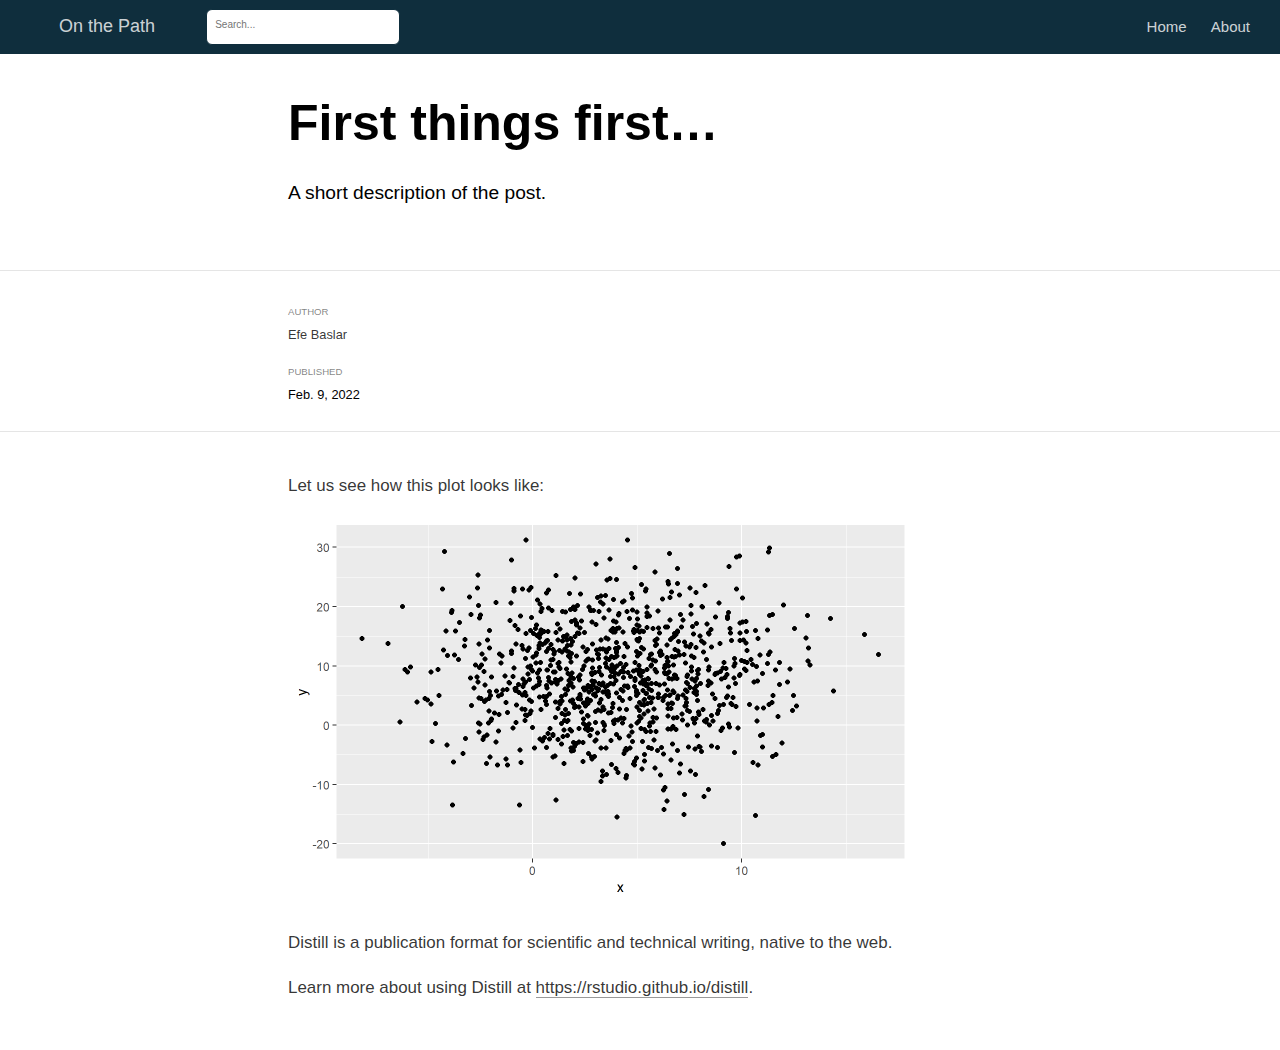
==== docs/posts/2022-02-10-first-things-first/index.html @ 044b0e78 "first attempt at a post" ====
<!DOCTYPE html>

<html xmlns="http://www.w3.org/1999/xhtml" lang="" xml:lang="">

<head>
  <meta charset="utf-8"/>
  <meta name="viewport" content="width=device-width, initial-scale=1"/>
  <meta http-equiv="X-UA-Compatible" content="IE=Edge,chrome=1"/>
  <meta name="generator" content="distill" />

  <style type="text/css">
  /* Hide doc at startup (prevent jankiness while JS renders/transforms) */
  body {
    visibility: hidden;
  }
  </style>

 <!--radix_placeholder_import_source-->
 <!--/radix_placeholder_import_source-->

<style type="text/css">code{white-space: pre;}</style>
<style type="text/css" data-origin="pandoc">
code.sourceCode > span { display: inline-block; line-height: 1.25; }
code.sourceCode > span { color: inherit; text-decoration: inherit; }
code.sourceCode > span:empty { height: 1.2em; }
.sourceCode { overflow: visible; }
code.sourceCode { white-space: pre; position: relative; }
div.sourceCode { margin: 1em 0; }
pre.sourceCode { margin: 0; }
@media screen {
div.sourceCode { overflow: auto; }
}
@media print {
code.sourceCode { white-space: pre-wrap; }
code.sourceCode > span { text-indent: -5em; padding-left: 5em; }
}
pre.numberSource code
  { counter-reset: source-line 0; }
pre.numberSource code > span
  { position: relative; left: -4em; counter-increment: source-line; }
pre.numberSource code > span > a:first-child::before
  { content: counter(source-line);
    position: relative; left: -1em; text-align: right; vertical-align: baseline;
    border: none; display: inline-block;
    -webkit-touch-callout: none; -webkit-user-select: none;
    -khtml-user-select: none; -moz-user-select: none;
    -ms-user-select: none; user-select: none;
    padding: 0 4px; width: 4em;
    color: #aaaaaa;
  }
pre.numberSource { margin-left: 3em; border-left: 1px solid #aaaaaa;  padding-left: 4px; }
div.sourceCode
  {   }
@media screen {
code.sourceCode > span > a:first-child::before { text-decoration: underline; }
}
code span.al { color: #ad0000; } /* Alert */
code span.an { color: #5e5e5e; } /* Annotation */
code span.at { } /* Attribute */
code span.bn { color: #ad0000; } /* BaseN */
code span.bu { } /* BuiltIn */
code span.cf { color: #007ba5; } /* ControlFlow */
code span.ch { color: #20794d; } /* Char */
code span.cn { color: #8f5902; } /* Constant */
code span.co { color: #5e5e5e; } /* Comment */
code span.cv { color: #5e5e5e; font-style: italic; } /* CommentVar */
code span.do { color: #5e5e5e; font-style: italic; } /* Documentation */
code span.dt { color: #ad0000; } /* DataType */
code span.dv { color: #ad0000; } /* DecVal */
code span.er { color: #ad0000; } /* Error */
code span.ex { } /* Extension */
code span.fl { color: #ad0000; } /* Float */
code span.fu { color: #4758ab; } /* Function */
code span.im { } /* Import */
code span.in { color: #5e5e5e; } /* Information */
code span.kw { color: #007ba5; } /* Keyword */
code span.op { color: #5e5e5e; } /* Operator */
code span.ot { color: #007ba5; } /* Other */
code span.pp { color: #ad0000; } /* Preprocessor */
code span.sc { color: #5e5e5e; } /* SpecialChar */
code span.ss { color: #20794d; } /* SpecialString */
code span.st { color: #20794d; } /* String */
code span.va { color: #111111; } /* Variable */
code span.vs { color: #20794d; } /* VerbatimString */
code span.wa { color: #5e5e5e; font-style: italic; } /* Warning */
</style>


  <!--radix_placeholder_meta_tags-->
<title>On the Path: First things first...</title>

<meta property="description" itemprop="description" content="A short description of the post."/>


<!--  https://schema.org/Article -->
<meta property="article:published" itemprop="datePublished" content="2022-02-10"/>
<meta property="article:created" itemprop="dateCreated" content="2022-02-10"/>
<meta name="article:author" content="Efe Baslar"/>

<!--  https://developers.facebook.com/docs/sharing/webmasters#markup -->
<meta property="og:title" content="On the Path: First things first..."/>
<meta property="og:type" content="article"/>
<meta property="og:description" content="A short description of the post."/>
<meta property="og:locale" content="en_US"/>
<meta property="og:site_name" content="On the Path"/>

<!--  https://dev.twitter.com/cards/types/summary -->
<meta property="twitter:card" content="summary"/>
<meta property="twitter:title" content="On the Path: First things first..."/>
<meta property="twitter:description" content="A short description of the post."/>

<!--/radix_placeholder_meta_tags-->
  <!--radix_placeholder_rmarkdown_metadata-->

<script type="text/json" id="radix-rmarkdown-metadata">
{"type":"list","attributes":{"names":{"type":"character","attributes":{},"value":["title","description","author","date","output"]}},"value":[{"type":"character","attributes":{},"value":["First things first..."]},{"type":"character","attributes":{},"value":["A short description of the post."]},{"type":"list","attributes":{},"value":[{"type":"list","attributes":{"names":{"type":"character","attributes":{},"value":["name","url"]}},"value":[{"type":"character","attributes":{},"value":["Efe Baslar"]},{"type":"character","attributes":{},"value":["https://baslare.net"]}]}]},{"type":"character","attributes":{},"value":["2022-02-10"]},{"type":"list","attributes":{"names":{"type":"character","attributes":{},"value":["distill::distill_article"]}},"value":[{"type":"list","attributes":{"names":{"type":"character","attributes":{},"value":["self_contained"]}},"value":[{"type":"logical","attributes":{},"value":[false]}]}]}]}
</script>
<!--/radix_placeholder_rmarkdown_metadata-->
  
  <script type="text/json" id="radix-resource-manifest">
  {"type":"character","attributes":{},"value":["first-things-first_files/anchor-4.2.2/anchor.min.js","first-things-first_files/bowser-1.9.3/bowser.min.js","first-things-first_files/distill-2.2.21/template.v2.js","first-things-first_files/figure-html5/unnamed-chunk-1-1.png","first-things-first_files/jquery-3.6.0/jquery-3.6.0.js","first-things-first_files/jquery-3.6.0/jquery-3.6.0.min.js","first-things-first_files/jquery-3.6.0/jquery-3.6.0.min.map","first-things-first_files/popper-2.6.0/popper.min.js","first-things-first_files/tippy-6.2.7/tippy-bundle.umd.min.js","first-things-first_files/tippy-6.2.7/tippy-light-border.css","first-things-first_files/tippy-6.2.7/tippy.css","first-things-first_files/tippy-6.2.7/tippy.umd.min.js","first-things-first_files/webcomponents-2.0.0/webcomponents.js"]}
  </script>
  <!--radix_placeholder_navigation_in_header-->
<meta name="distill:offset" content="../.."/>

<script type="application/javascript">

  window.headroom_prevent_pin = false;

  window.document.addEventListener("DOMContentLoaded", function (event) {

    // initialize headroom for banner
    var header = $('header').get(0);
    var headerHeight = header.offsetHeight;
    var headroom = new Headroom(header, {
      tolerance: 5,
      onPin : function() {
        if (window.headroom_prevent_pin) {
          window.headroom_prevent_pin = false;
          headroom.unpin();
        }
      }
    });
    headroom.init();
    if(window.location.hash)
      headroom.unpin();
    $(header).addClass('headroom--transition');

    // offset scroll location for banner on hash change
    // (see: https://github.com/WickyNilliams/headroom.js/issues/38)
    window.addEventListener("hashchange", function(event) {
      window.scrollTo(0, window.pageYOffset - (headerHeight + 25));
    });

    // responsive menu
    $('.distill-site-header').each(function(i, val) {
      var topnav = $(this);
      var toggle = topnav.find('.nav-toggle');
      toggle.on('click', function() {
        topnav.toggleClass('responsive');
      });
    });

    // nav dropdowns
    $('.nav-dropbtn').click(function(e) {
      $(this).next('.nav-dropdown-content').toggleClass('nav-dropdown-active');
      $(this).parent().siblings('.nav-dropdown')
         .children('.nav-dropdown-content').removeClass('nav-dropdown-active');
    });
    $("body").click(function(e){
      $('.nav-dropdown-content').removeClass('nav-dropdown-active');
    });
    $(".nav-dropdown").click(function(e){
      e.stopPropagation();
    });
  });
</script>

<style type="text/css">

/* Theme (user-documented overrideables for nav appearance) */

.distill-site-nav {
  color: rgba(255, 255, 255, 0.8);
  background-color: #0F2E3D;
  font-size: 15px;
  font-weight: 300;
}

.distill-site-nav a {
  color: inherit;
  text-decoration: none;
}

.distill-site-nav a:hover {
  color: white;
}

@media print {
  .distill-site-nav {
    display: none;
  }
}

.distill-site-header {

}

.distill-site-footer {

}


/* Site Header */

.distill-site-header {
  width: 100%;
  box-sizing: border-box;
  z-index: 3;
}

.distill-site-header .nav-left {
  display: inline-block;
  margin-left: 8px;
}

@media screen and (max-width: 768px) {
  .distill-site-header .nav-left {
    margin-left: 0;
  }
}


.distill-site-header .nav-right {
  float: right;
  margin-right: 8px;
}

.distill-site-header a,
.distill-site-header .title {
  display: inline-block;
  text-align: center;
  padding: 14px 10px 14px 10px;
}

.distill-site-header .title {
  font-size: 18px;
  min-width: 150px;
}

.distill-site-header .logo {
  padding: 0;
}

.distill-site-header .logo img {
  display: none;
  max-height: 20px;
  width: auto;
  margin-bottom: -4px;
}

.distill-site-header .nav-image img {
  max-height: 18px;
  width: auto;
  display: inline-block;
  margin-bottom: -3px;
}



@media screen and (min-width: 1000px) {
  .distill-site-header .logo img {
    display: inline-block;
  }
  .distill-site-header .nav-left {
    margin-left: 20px;
  }
  .distill-site-header .nav-right {
    margin-right: 20px;
  }
  .distill-site-header .title {
    padding-left: 12px;
  }
}


.distill-site-header .nav-toggle {
  display: none;
}

.nav-dropdown {
  display: inline-block;
  position: relative;
}

.nav-dropdown .nav-dropbtn {
  border: none;
  outline: none;
  color: rgba(255, 255, 255, 0.8);
  padding: 16px 10px;
  background-color: transparent;
  font-family: inherit;
  font-size: inherit;
  font-weight: inherit;
  margin: 0;
  margin-top: 1px;
  z-index: 2;
}

.nav-dropdown-content {
  display: none;
  position: absolute;
  background-color: white;
  min-width: 200px;
  border: 1px solid rgba(0,0,0,0.15);
  border-radius: 4px;
  box-shadow: 0px 8px 16px 0px rgba(0,0,0,0.1);
  z-index: 1;
  margin-top: 2px;
  white-space: nowrap;
  padding-top: 4px;
  padding-bottom: 4px;
}

.nav-dropdown-content hr {
  margin-top: 4px;
  margin-bottom: 4px;
  border: none;
  border-bottom: 1px solid rgba(0, 0, 0, 0.1);
}

.nav-dropdown-active {
  display: block;
}

.nav-dropdown-content a, .nav-dropdown-content .nav-dropdown-header {
  color: black;
  padding: 6px 24px;
  text-decoration: none;
  display: block;
  text-align: left;
}

.nav-dropdown-content .nav-dropdown-header {
  display: block;
  padding: 5px 24px;
  padding-bottom: 0;
  text-transform: uppercase;
  font-size: 14px;
  color: #999999;
  white-space: nowrap;
}

.nav-dropdown:hover .nav-dropbtn {
  color: white;
}

.nav-dropdown-content a:hover {
  background-color: #ddd;
  color: black;
}

.nav-right .nav-dropdown-content {
  margin-left: -45%;
  right: 0;
}

@media screen and (max-width: 768px) {
  .distill-site-header a, .distill-site-header .nav-dropdown  {display: none;}
  .distill-site-header a.nav-toggle {
    float: right;
    display: block;
  }
  .distill-site-header .title {
    margin-left: 0;
  }
  .distill-site-header .nav-right {
    margin-right: 0;
  }
  .distill-site-header {
    overflow: hidden;
  }
  .nav-right .nav-dropdown-content {
    margin-left: 0;
  }
}


@media screen and (max-width: 768px) {
  .distill-site-header.responsive {position: relative; min-height: 500px; }
  .distill-site-header.responsive a.nav-toggle {
    position: absolute;
    right: 0;
    top: 0;
  }
  .distill-site-header.responsive a,
  .distill-site-header.responsive .nav-dropdown {
    display: block;
    text-align: left;
  }
  .distill-site-header.responsive .nav-left,
  .distill-site-header.responsive .nav-right {
    width: 100%;
  }
  .distill-site-header.responsive .nav-dropdown {float: none;}
  .distill-site-header.responsive .nav-dropdown-content {position: relative;}
  .distill-site-header.responsive .nav-dropdown .nav-dropbtn {
    display: block;
    width: 100%;
    text-align: left;
  }
}

/* Site Footer */

.distill-site-footer {
  width: 100%;
  overflow: hidden;
  box-sizing: border-box;
  z-index: 3;
  margin-top: 30px;
  padding-top: 30px;
  padding-bottom: 30px;
  text-align: center;
}

/* Headroom */

d-title {
  padding-top: 6rem;
}

@media print {
  d-title {
    padding-top: 4rem;
  }
}

.headroom {
  z-index: 1000;
  position: fixed;
  top: 0;
  left: 0;
  right: 0;
}

.headroom--transition {
  transition: all .4s ease-in-out;
}

.headroom--unpinned {
  top: -100px;
}

.headroom--pinned {
  top: 0;
}

/* adjust viewport for navbar height */
/* helps vertically center bootstrap (non-distill) content */
.min-vh-100 {
  min-height: calc(100vh - 100px) !important;
}

</style>

<script src="../../site_libs/jquery-3.6.0/jquery-3.6.0.min.js"></script>
<link href="../../site_libs/font-awesome-5.1.0/css/all.css" rel="stylesheet"/>
<link href="../../site_libs/font-awesome-5.1.0/css/v4-shims.css" rel="stylesheet"/>
<script src="../../site_libs/headroom-0.9.4/headroom.min.js"></script>
<script src="../../site_libs/autocomplete-0.37.1/autocomplete.min.js"></script>
<script src="../../site_libs/fuse-6.4.1/fuse.min.js"></script>

<script type="application/javascript">

function getMeta(metaName) {
  var metas = document.getElementsByTagName('meta');
  for (let i = 0; i < metas.length; i++) {
    if (metas[i].getAttribute('name') === metaName) {
      return metas[i].getAttribute('content');
    }
  }
  return '';
}

function offsetURL(url) {
  var offset = getMeta('distill:offset');
  return offset ? offset + '/' + url : url;
}

function createFuseIndex() {

  // create fuse index
  var options = {
    keys: [
      { name: 'title', weight: 20 },
      { name: 'categories', weight: 15 },
      { name: 'description', weight: 10 },
      { name: 'contents', weight: 5 },
    ],
    ignoreLocation: true,
    threshold: 0
  };
  var fuse = new window.Fuse([], options);

  // fetch the main search.json
  return fetch(offsetURL('search.json'))
    .then(function(response) {
      if (response.status == 200) {
        return response.json().then(function(json) {
          // index main articles
          json.articles.forEach(function(article) {
            fuse.add(article);
          });
          // download collections and index their articles
          return Promise.all(json.collections.map(function(collection) {
            return fetch(offsetURL(collection)).then(function(response) {
              if (response.status === 200) {
                return response.json().then(function(articles) {
                  articles.forEach(function(article) {
                    fuse.add(article);
                  });
                })
              } else {
                return Promise.reject(
                  new Error('Unexpected status from search index request: ' +
                            response.status)
                );
              }
            });
          })).then(function() {
            return fuse;
          });
        });

      } else {
        return Promise.reject(
          new Error('Unexpected status from search index request: ' +
                      response.status)
        );
      }
    });
}

window.document.addEventListener("DOMContentLoaded", function (event) {

  // get search element (bail if we don't have one)
  var searchEl = window.document.getElementById('distill-search');
  if (!searchEl)
    return;

  createFuseIndex()
    .then(function(fuse) {

      // make search box visible
      searchEl.classList.remove('hidden');

      // initialize autocomplete
      var options = {
        autoselect: true,
        hint: false,
        minLength: 2,
      };
      window.autocomplete(searchEl, options, [{
        source: function(query, callback) {
          const searchOptions = {
            isCaseSensitive: false,
            shouldSort: true,
            minMatchCharLength: 2,
            limit: 10,
          };
          var results = fuse.search(query, searchOptions);
          callback(results
            .map(function(result) { return result.item; })
          );
        },
        templates: {
          suggestion: function(suggestion) {
            var img = suggestion.preview && Object.keys(suggestion.preview).length > 0
              ? `<img src="${offsetURL(suggestion.preview)}"</img>`
              : '';
            var html = `
              <div class="search-item">
                <h3>${suggestion.title}</h3>
                <div class="search-item-description">
                  ${suggestion.description || ''}
                </div>
                <div class="search-item-preview">
                  ${img}
                </div>
              </div>
            `;
            return html;
          }
        }
      }]).on('autocomplete:selected', function(event, suggestion) {
        window.location.href = offsetURL(suggestion.path);
      });
      // remove inline display style on autocompleter (we want to
      // manage responsive display via css)
      $('.algolia-autocomplete').css("display", "");
    })
    .catch(function(error) {
      console.log(error);
    });

});

</script>

<style type="text/css">

.nav-search {
  font-size: x-small;
}

/* Algolioa Autocomplete */

.algolia-autocomplete {
  display: inline-block;
  margin-left: 10px;
  vertical-align: sub;
  background-color: white;
  color: black;
  padding: 6px;
  padding-top: 8px;
  padding-bottom: 0;
  border-radius: 6px;
  border: 1px #0F2E3D solid;
  width: 180px;
}


@media screen and (max-width: 768px) {
  .distill-site-nav .algolia-autocomplete {
    display: none;
    visibility: hidden;
  }
  .distill-site-nav.responsive .algolia-autocomplete {
    display: inline-block;
    visibility: visible;
  }
  .distill-site-nav.responsive .algolia-autocomplete .aa-dropdown-menu {
    margin-left: 0;
    width: 400px;
    max-height: 400px;
  }
}

.algolia-autocomplete .aa-input, .algolia-autocomplete .aa-hint {
  width: 90%;
  outline: none;
  border: none;
}

.algolia-autocomplete .aa-hint {
  color: #999;
}
.algolia-autocomplete .aa-dropdown-menu {
  width: 550px;
  max-height: 70vh;
  overflow-x: visible;
  overflow-y: scroll;
  padding: 5px;
  margin-top: 3px;
  margin-left: -150px;
  background-color: #fff;
  border-radius: 5px;
  border: 1px solid #999;
  border-top: none;
}

.algolia-autocomplete .aa-dropdown-menu .aa-suggestion {
  cursor: pointer;
  padding: 5px 4px;
  border-bottom: 1px solid #eee;
}

.algolia-autocomplete .aa-dropdown-menu .aa-suggestion:last-of-type {
  border-bottom: none;
  margin-bottom: 2px;
}

.algolia-autocomplete .aa-dropdown-menu .aa-suggestion .search-item {
  overflow: hidden;
  font-size: 0.8em;
  line-height: 1.4em;
}

.algolia-autocomplete .aa-dropdown-menu .aa-suggestion .search-item h3 {
  font-size: 1rem;
  margin-block-start: 0;
  margin-block-end: 5px;
}

.algolia-autocomplete .aa-dropdown-menu .aa-suggestion .search-item-description {
  display: inline-block;
  overflow: hidden;
  height: 2.8em;
  width: 80%;
  margin-right: 4%;
}

.algolia-autocomplete .aa-dropdown-menu .aa-suggestion .search-item-preview {
  display: inline-block;
  width: 15%;
}

.algolia-autocomplete .aa-dropdown-menu .aa-suggestion .search-item-preview img {
  height: 3em;
  width: auto;
  display: none;
}

.algolia-autocomplete .aa-dropdown-menu .aa-suggestion .search-item-preview img[src] {
  display: initial;
}

.algolia-autocomplete .aa-dropdown-menu .aa-suggestion.aa-cursor {
  background-color: #eee;
}
.algolia-autocomplete .aa-dropdown-menu .aa-suggestion em {
  font-weight: bold;
  font-style: normal;
}

</style>


<!--/radix_placeholder_navigation_in_header-->
  <!--radix_placeholder_distill-->

<style type="text/css">

body {
  background-color: white;
}

.pandoc-table {
  width: 100%;
}

.pandoc-table>caption {
  margin-bottom: 10px;
}

.pandoc-table th:not([align]) {
  text-align: left;
}

.pagedtable-footer {
  font-size: 15px;
}

d-byline .byline {
  grid-template-columns: 2fr 2fr;
}

d-byline .byline h3 {
  margin-block-start: 1.5em;
}

d-byline .byline .authors-affiliations h3 {
  margin-block-start: 0.5em;
}

.authors-affiliations .orcid-id {
  width: 16px;
  height:16px;
  margin-left: 4px;
  margin-right: 4px;
  vertical-align: middle;
  padding-bottom: 2px;
}

d-title .dt-tags {
  margin-top: 1em;
  grid-column: text;
}

.dt-tags .dt-tag {
  text-decoration: none;
  display: inline-block;
  color: rgba(0,0,0,0.6);
  padding: 0em 0.4em;
  margin-right: 0.5em;
  margin-bottom: 0.4em;
  font-size: 70%;
  border: 1px solid rgba(0,0,0,0.2);
  border-radius: 3px;
  text-transform: uppercase;
  font-weight: 500;
}

d-article table.gt_table td,
d-article table.gt_table th {
  border-bottom: none;
}

.html-widget {
  margin-bottom: 2.0em;
}

.l-screen-inset {
  padding-right: 16px;
}

.l-screen .caption {
  margin-left: 10px;
}

.shaded {
  background: rgb(247, 247, 247);
  padding-top: 20px;
  padding-bottom: 20px;
  border-top: 1px solid rgba(0, 0, 0, 0.1);
  border-bottom: 1px solid rgba(0, 0, 0, 0.1);
}

.shaded .html-widget {
  margin-bottom: 0;
  border: 1px solid rgba(0, 0, 0, 0.1);
}

.shaded .shaded-content {
  background: white;
}

.text-output {
  margin-top: 0;
  line-height: 1.5em;
}

.hidden {
  display: none !important;
}

d-article {
  padding-top: 2.5rem;
  padding-bottom: 30px;
}

d-appendix {
  padding-top: 30px;
}

d-article>p>img {
  width: 100%;
}

d-article h2 {
  margin: 1rem 0 1.5rem 0;
}

d-article h3 {
  margin-top: 1.5rem;
}

d-article iframe {
  border: 1px solid rgba(0, 0, 0, 0.1);
  margin-bottom: 2.0em;
  width: 100%;
}

/* Tweak code blocks */

d-article div.sourceCode code,
d-article pre code {
  font-family: Consolas, Monaco, 'Andale Mono', 'Ubuntu Mono', monospace;
}

d-article pre,
d-article div.sourceCode,
d-article div.sourceCode pre {
  overflow: auto;
}

d-article div.sourceCode {
  background-color: white;
}

d-article div.sourceCode pre {
  padding-left: 10px;
  font-size: 12px;
  border-left: 2px solid rgba(0,0,0,0.1);
}

d-article pre {
  font-size: 12px;
  color: black;
  background: none;
  margin-top: 0;
  text-align: left;
  white-space: pre;
  word-spacing: normal;
  word-break: normal;
  word-wrap: normal;
  line-height: 1.5;

  -moz-tab-size: 4;
  -o-tab-size: 4;
  tab-size: 4;

  -webkit-hyphens: none;
  -moz-hyphens: none;
  -ms-hyphens: none;
  hyphens: none;
}

d-article pre a {
  border-bottom: none;
}

d-article pre a:hover {
  border-bottom: none;
  text-decoration: underline;
}

d-article details {
  grid-column: text;
  margin-bottom: 0.8em;
}

@media(min-width: 768px) {

d-article pre,
d-article div.sourceCode,
d-article div.sourceCode pre {
  overflow: visible !important;
}

d-article div.sourceCode pre {
  padding-left: 18px;
  font-size: 14px;
}

d-article pre {
  font-size: 14px;
}

}

figure img.external {
  background: white;
  border: 1px solid rgba(0, 0, 0, 0.1);
  box-shadow: 0 1px 8px rgba(0, 0, 0, 0.1);
  padding: 18px;
  box-sizing: border-box;
}

/* CSS for d-contents */

.d-contents {
  grid-column: text;
  color: rgba(0,0,0,0.8);
  font-size: 0.9em;
  padding-bottom: 1em;
  margin-bottom: 1em;
  padding-bottom: 0.5em;
  margin-bottom: 1em;
  padding-left: 0.25em;
  justify-self: start;
}

@media(min-width: 1000px) {
  .d-contents.d-contents-float {
    height: 0;
    grid-column-start: 1;
    grid-column-end: 4;
    justify-self: center;
    padding-right: 3em;
    padding-left: 2em;
  }
}

.d-contents nav h3 {
  font-size: 18px;
  margin-top: 0;
  margin-bottom: 1em;
}

.d-contents li {
  list-style-type: none
}

.d-contents nav > ul {
  padding-left: 0;
}

.d-contents ul {
  padding-left: 1em
}

.d-contents nav ul li {
  margin-top: 0.6em;
  margin-bottom: 0.2em;
}

.d-contents nav a {
  font-size: 13px;
  border-bottom: none;
  text-decoration: none
  color: rgba(0, 0, 0, 0.8);
}

.d-contents nav a:hover {
  text-decoration: underline solid rgba(0, 0, 0, 0.6)
}

.d-contents nav > ul > li > a {
  font-weight: 600;
}

.d-contents nav > ul > li > ul {
  font-weight: inherit;
}

.d-contents nav > ul > li > ul > li {
  margin-top: 0.2em;
}


.d-contents nav ul {
  margin-top: 0;
  margin-bottom: 0.25em;
}

.d-article-with-toc h2:nth-child(2) {
  margin-top: 0;
}


/* Figure */

.figure {
  position: relative;
  margin-bottom: 2.5em;
  margin-top: 1.5em;
}

.figure img {
  width: 100%;
}

.figure .caption {
  color: rgba(0, 0, 0, 0.6);
  font-size: 12px;
  line-height: 1.5em;
}

.figure img.external {
  background: white;
  border: 1px solid rgba(0, 0, 0, 0.1);
  box-shadow: 0 1px 8px rgba(0, 0, 0, 0.1);
  padding: 18px;
  box-sizing: border-box;
}

.figure .caption a {
  color: rgba(0, 0, 0, 0.6);
}

.figure .caption b,
.figure .caption strong, {
  font-weight: 600;
  color: rgba(0, 0, 0, 1.0);
}

/* Citations */

d-article .citation {
  color: inherit;
  cursor: inherit;
}

div.hanging-indent{
  margin-left: 1em; text-indent: -1em;
}

/* Citation hover box */

.tippy-box[data-theme~=light-border] {
  background-color: rgba(250, 250, 250, 0.95);
}

.tippy-content > p {
  margin-bottom: 0;
  padding: 2px;
}


/* Tweak 1000px media break to show more text */

@media(min-width: 1000px) {
  .base-grid,
  distill-header,
  d-title,
  d-abstract,
  d-article,
  d-appendix,
  distill-appendix,
  d-byline,
  d-footnote-list,
  d-citation-list,
  distill-footer {
    grid-template-columns: [screen-start] 1fr [page-start kicker-start] 80px [middle-start] 50px [text-start kicker-end] 65px 65px 65px 65px 65px 65px 65px 65px [text-end gutter-start] 65px [middle-end] 65px [page-end gutter-end] 1fr [screen-end];
    grid-column-gap: 16px;
  }

  .grid {
    grid-column-gap: 16px;
  }

  d-article {
    font-size: 1.06rem;
    line-height: 1.7em;
  }
  figure .caption, .figure .caption, figure figcaption {
    font-size: 13px;
  }
}

@media(min-width: 1180px) {
  .base-grid,
  distill-header,
  d-title,
  d-abstract,
  d-article,
  d-appendix,
  distill-appendix,
  d-byline,
  d-footnote-list,
  d-citation-list,
  distill-footer {
    grid-template-columns: [screen-start] 1fr [page-start kicker-start] 60px [middle-start] 60px [text-start kicker-end] 60px 60px 60px 60px 60px 60px 60px 60px [text-end gutter-start] 60px [middle-end] 60px [page-end gutter-end] 1fr [screen-end];
    grid-column-gap: 32px;
  }

  .grid {
    grid-column-gap: 32px;
  }
}


/* Get the citation styles for the appendix (not auto-injected on render since
   we do our own rendering of the citation appendix) */

d-appendix .citation-appendix,
.d-appendix .citation-appendix {
  font-size: 11px;
  line-height: 15px;
  border-left: 1px solid rgba(0, 0, 0, 0.1);
  padding-left: 18px;
  border: 1px solid rgba(0,0,0,0.1);
  background: rgba(0, 0, 0, 0.02);
  padding: 10px 18px;
  border-radius: 3px;
  color: rgba(150, 150, 150, 1);
  overflow: hidden;
  margin-top: -12px;
  white-space: pre-wrap;
  word-wrap: break-word;
}

/* Include appendix styles here so they can be overridden */

d-appendix {
  contain: layout style;
  font-size: 0.8em;
  line-height: 1.7em;
  margin-top: 60px;
  margin-bottom: 0;
  border-top: 1px solid rgba(0, 0, 0, 0.1);
  color: rgba(0,0,0,0.5);
  padding-top: 60px;
  padding-bottom: 48px;
}

d-appendix h3 {
  grid-column: page-start / text-start;
  font-size: 15px;
  font-weight: 500;
  margin-top: 1em;
  margin-bottom: 0;
  color: rgba(0,0,0,0.65);
}

d-appendix h3 + * {
  margin-top: 1em;
}

d-appendix ol {
  padding: 0 0 0 15px;
}

@media (min-width: 768px) {
  d-appendix ol {
    padding: 0 0 0 30px;
    margin-left: -30px;
  }
}

d-appendix li {
  margin-bottom: 1em;
}

d-appendix a {
  color: rgba(0, 0, 0, 0.6);
}

d-appendix > * {
  grid-column: text;
}

d-appendix > d-footnote-list,
d-appendix > d-citation-list,
d-appendix > distill-appendix {
  grid-column: screen;
}

/* Include footnote styles here so they can be overridden */

d-footnote-list {
  contain: layout style;
}

d-footnote-list > * {
  grid-column: text;
}

d-footnote-list a.footnote-backlink {
  color: rgba(0,0,0,0.3);
  padding-left: 0.5em;
}



/* Anchor.js */

.anchorjs-link {
  /*transition: all .25s linear; */
  text-decoration: none;
  border-bottom: none;
}
*:hover > .anchorjs-link {
  margin-left: -1.125em !important;
  text-decoration: none;
  border-bottom: none;
}

/* Social footer */

.social_footer {
  margin-top: 30px;
  margin-bottom: 0;
  color: rgba(0,0,0,0.67);
}

.disqus-comments {
  margin-right: 30px;
}

.disqus-comment-count {
  border-bottom: 1px solid rgba(0, 0, 0, 0.4);
  cursor: pointer;
}

#disqus_thread {
  margin-top: 30px;
}

.article-sharing a {
  border-bottom: none;
  margin-right: 8px;
}

.article-sharing a:hover {
  border-bottom: none;
}

.sidebar-section.subscribe {
  font-size: 12px;
  line-height: 1.6em;
}

.subscribe p {
  margin-bottom: 0.5em;
}


.article-footer .subscribe {
  font-size: 15px;
  margin-top: 45px;
}


.sidebar-section.custom {
  font-size: 12px;
  line-height: 1.6em;
}

.custom p {
  margin-bottom: 0.5em;
}

/* Styles for listing layout (hide title) */
.layout-listing d-title, .layout-listing .d-title {
  display: none;
}

/* Styles for posts lists (not auto-injected) */


.posts-with-sidebar {
  padding-left: 45px;
  padding-right: 45px;
}

.posts-list .description h2,
.posts-list .description p {
  font-family: -apple-system, BlinkMacSystemFont, "Segoe UI", Roboto, Oxygen, Ubuntu, Cantarell, "Fira Sans", "Droid Sans", "Helvetica Neue", Arial, sans-serif;
}

.posts-list .description h2 {
  font-weight: 700;
  border-bottom: none;
  padding-bottom: 0;
}

.posts-list h2.post-tag {
  border-bottom: 1px solid rgba(0, 0, 0, 0.2);
  padding-bottom: 12px;
}
.posts-list {
  margin-top: 60px;
  margin-bottom: 24px;
}

.posts-list .post-preview {
  text-decoration: none;
  overflow: hidden;
  display: block;
  border-bottom: 1px solid rgba(0, 0, 0, 0.1);
  padding: 24px 0;
}

.post-preview-last {
  border-bottom: none !important;
}

.posts-list .posts-list-caption {
  grid-column: screen;
  font-weight: 400;
}

.posts-list .post-preview h2 {
  margin: 0 0 6px 0;
  line-height: 1.2em;
  font-style: normal;
  font-size: 24px;
}

.posts-list .post-preview p {
  margin: 0 0 12px 0;
  line-height: 1.4em;
  font-size: 16px;
}

.posts-list .post-preview .thumbnail {
  box-sizing: border-box;
  margin-bottom: 24px;
  position: relative;
  max-width: 500px;
}
.posts-list .post-preview img {
  width: 100%;
  display: block;
}

.posts-list .metadata {
  font-size: 12px;
  line-height: 1.4em;
  margin-bottom: 18px;
}

.posts-list .metadata > * {
  display: inline-block;
}

.posts-list .metadata .publishedDate {
  margin-right: 2em;
}

.posts-list .metadata .dt-authors {
  display: block;
  margin-top: 0.3em;
  margin-right: 2em;
}

.posts-list .dt-tags {
  display: block;
  line-height: 1em;
}

.posts-list .dt-tags .dt-tag {
  display: inline-block;
  color: rgba(0,0,0,0.6);
  padding: 0.3em 0.4em;
  margin-right: 0.2em;
  margin-bottom: 0.4em;
  font-size: 60%;
  border: 1px solid rgba(0,0,0,0.2);
  border-radius: 3px;
  text-transform: uppercase;
  font-weight: 500;
}

.posts-list img {
  opacity: 1;
}

.posts-list img[data-src] {
  opacity: 0;
}

.posts-more {
  clear: both;
}


.posts-sidebar {
  font-size: 16px;
}

.posts-sidebar h3 {
  font-size: 16px;
  margin-top: 0;
  margin-bottom: 0.5em;
  font-weight: 400;
  text-transform: uppercase;
}

.sidebar-section {
  margin-bottom: 30px;
}

.categories ul {
  list-style-type: none;
  margin: 0;
  padding: 0;
}

.categories li {
  color: rgba(0, 0, 0, 0.8);
  margin-bottom: 0;
}

.categories li>a {
  border-bottom: none;
}

.categories li>a:hover {
  border-bottom: 1px solid rgba(0, 0, 0, 0.4);
}

.categories .active {
  font-weight: 600;
}

.categories .category-count {
  color: rgba(0, 0, 0, 0.4);
}


@media(min-width: 768px) {
  .posts-list .post-preview h2 {
    font-size: 26px;
  }
  .posts-list .post-preview .thumbnail {
    float: right;
    width: 30%;
    margin-bottom: 0;
  }
  .posts-list .post-preview .description {
    float: left;
    width: 45%;
  }
  .posts-list .post-preview .metadata {
    float: left;
    width: 20%;
    margin-top: 8px;
  }
  .posts-list .post-preview p {
    margin: 0 0 12px 0;
    line-height: 1.5em;
    font-size: 16px;
  }
  .posts-with-sidebar .posts-list {
    float: left;
    width: 75%;
  }
  .posts-with-sidebar .posts-sidebar {
    float: right;
    width: 20%;
    margin-top: 60px;
    padding-top: 24px;
    padding-bottom: 24px;
  }
}


/* Improve display for browsers without grid (IE/Edge <= 15) */

.downlevel {
  line-height: 1.6em;
  font-family: -apple-system, BlinkMacSystemFont, "Segoe UI", Roboto, Oxygen, Ubuntu, Cantarell, "Fira Sans", "Droid Sans", "Helvetica Neue", Arial, sans-serif;
  margin: 0;
}

.downlevel .d-title {
  padding-top: 6rem;
  padding-bottom: 1.5rem;
}

.downlevel .d-title h1 {
  font-size: 50px;
  font-weight: 700;
  line-height: 1.1em;
  margin: 0 0 0.5rem;
}

.downlevel .d-title p {
  font-weight: 300;
  font-size: 1.2rem;
  line-height: 1.55em;
  margin-top: 0;
}

.downlevel .d-byline {
  padding-top: 0.8em;
  padding-bottom: 0.8em;
  font-size: 0.8rem;
  line-height: 1.8em;
}

.downlevel .section-separator {
  border: none;
  border-top: 1px solid rgba(0, 0, 0, 0.1);
}

.downlevel .d-article {
  font-size: 1.06rem;
  line-height: 1.7em;
  padding-top: 1rem;
  padding-bottom: 2rem;
}


.downlevel .d-appendix {
  padding-left: 0;
  padding-right: 0;
  max-width: none;
  font-size: 0.8em;
  line-height: 1.7em;
  margin-bottom: 0;
  color: rgba(0,0,0,0.5);
  padding-top: 40px;
  padding-bottom: 48px;
}

.downlevel .footnotes ol {
  padding-left: 13px;
}

.downlevel .base-grid,
.downlevel .distill-header,
.downlevel .d-title,
.downlevel .d-abstract,
.downlevel .d-article,
.downlevel .d-appendix,
.downlevel .distill-appendix,
.downlevel .d-byline,
.downlevel .d-footnote-list,
.downlevel .d-citation-list,
.downlevel .distill-footer,
.downlevel .appendix-bottom,
.downlevel .posts-container {
  padding-left: 40px;
  padding-right: 40px;
}

@media(min-width: 768px) {
  .downlevel .base-grid,
  .downlevel .distill-header,
  .downlevel .d-title,
  .downlevel .d-abstract,
  .downlevel .d-article,
  .downlevel .d-appendix,
  .downlevel .distill-appendix,
  .downlevel .d-byline,
  .downlevel .d-footnote-list,
  .downlevel .d-citation-list,
  .downlevel .distill-footer,
  .downlevel .appendix-bottom,
  .downlevel .posts-container {
  padding-left: 150px;
  padding-right: 150px;
  max-width: 900px;
}
}

.downlevel pre code {
  display: block;
  border-left: 2px solid rgba(0, 0, 0, .1);
  padding: 0 0 0 20px;
  font-size: 14px;
}

.downlevel code, .downlevel pre {
  color: black;
  background: none;
  font-family: Consolas, Monaco, 'Andale Mono', 'Ubuntu Mono', monospace;
  text-align: left;
  white-space: pre;
  word-spacing: normal;
  word-break: normal;
  word-wrap: normal;
  line-height: 1.5;

  -moz-tab-size: 4;
  -o-tab-size: 4;
  tab-size: 4;

  -webkit-hyphens: none;
  -moz-hyphens: none;
  -ms-hyphens: none;
  hyphens: none;
}

.downlevel .posts-list .post-preview {
  color: inherit;
}



</style>

<script type="application/javascript">

function is_downlevel_browser() {
  if (bowser.isUnsupportedBrowser({ msie: "12", msedge: "16"},
                                 window.navigator.userAgent)) {
    return true;
  } else {
    return window.load_distill_framework === undefined;
  }
}

// show body when load is complete
function on_load_complete() {

  // add anchors
  if (window.anchors) {
    window.anchors.options.placement = 'left';
    window.anchors.add('d-article > h2, d-article > h3, d-article > h4, d-article > h5');
  }


  // set body to visible
  document.body.style.visibility = 'visible';

  // force redraw for leaflet widgets
  if (window.HTMLWidgets) {
    var maps = window.HTMLWidgets.findAll(".leaflet");
    $.each(maps, function(i, el) {
      var map = this.getMap();
      map.invalidateSize();
      map.eachLayer(function(layer) {
        if (layer instanceof L.TileLayer)
          layer.redraw();
      });
    });
  }

  // trigger 'shown' so htmlwidgets resize
  $('d-article').trigger('shown');
}

function init_distill() {

  init_common();

  // create front matter
  var front_matter = $('<d-front-matter></d-front-matter>');
  $('#distill-front-matter').wrap(front_matter);

  // create d-title
  $('.d-title').changeElementType('d-title');

  // create d-byline
  var byline = $('<d-byline></d-byline>');
  $('.d-byline').replaceWith(byline);

  // create d-article
  var article = $('<d-article></d-article>');
  $('.d-article').wrap(article).children().unwrap();

  // move posts container into article
  $('.posts-container').appendTo($('d-article'));

  // create d-appendix
  $('.d-appendix').changeElementType('d-appendix');

  // flag indicating that we have appendix items
  var appendix = $('.appendix-bottom').children('h3').length > 0;

  // replace footnotes with <d-footnote>
  $('.footnote-ref').each(function(i, val) {
    appendix = true;
    var href = $(this).attr('href');
    var id = href.replace('#', '');
    var fn = $('#' + id);
    var fn_p = $('#' + id + '>p');
    fn_p.find('.footnote-back').remove();
    var text = fn_p.html();
    var dtfn = $('<d-footnote></d-footnote>');
    dtfn.html(text);
    $(this).replaceWith(dtfn);
  });
  // remove footnotes
  $('.footnotes').remove();

  // move refs into #references-listing
  $('#references-listing').replaceWith($('#refs'));

  $('h1.appendix, h2.appendix').each(function(i, val) {
    $(this).changeElementType('h3');
  });
  $('h3.appendix').each(function(i, val) {
    var id = $(this).attr('id');
    $('.d-contents a[href="#' + id + '"]').parent().remove();
    appendix = true;
    $(this).nextUntil($('h1, h2, h3')).addBack().appendTo($('d-appendix'));
  });

  // show d-appendix if we have appendix content
  $("d-appendix").css('display', appendix ? 'grid' : 'none');

  // localize layout chunks to just output
  $('.layout-chunk').each(function(i, val) {

    // capture layout
    var layout = $(this).attr('data-layout');

    // apply layout to markdown level block elements
    var elements = $(this).children().not('details, div.sourceCode, pre, script');
    elements.each(function(i, el) {
      var layout_div = $('<div class="' + layout + '"></div>');
      if (layout_div.hasClass('shaded')) {
        var shaded_content = $('<div class="shaded-content"></div>');
        $(this).wrap(shaded_content);
        $(this).parent().wrap(layout_div);
      } else {
        $(this).wrap(layout_div);
      }
    });


    // unwrap the layout-chunk div
    $(this).children().unwrap();
  });

  // remove code block used to force  highlighting css
  $('.distill-force-highlighting-css').parent().remove();

  // remove empty line numbers inserted by pandoc when using a
  // custom syntax highlighting theme
  $('code.sourceCode a:empty').remove();

  // load distill framework
  load_distill_framework();

  // wait for window.distillRunlevel == 4 to do post processing
  function distill_post_process() {

    if (!window.distillRunlevel || window.distillRunlevel < 4)
      return;

    // hide author/affiliations entirely if we have no authors
    var front_matter = JSON.parse($("#distill-front-matter").html());
    var have_authors = front_matter.authors && front_matter.authors.length > 0;
    if (!have_authors)
      $('d-byline').addClass('hidden');

    // article with toc class
    $('.d-contents').parent().addClass('d-article-with-toc');

    // strip links that point to #
    $('.authors-affiliations').find('a[href="#"]').removeAttr('href');

    // add orcid ids
    $('.authors-affiliations').find('.author').each(function(i, el) {
      var orcid_id = front_matter.authors[i].orcidID;
      if (orcid_id) {
        var a = $('<a></a>');
        a.attr('href', 'https://orcid.org/' + orcid_id);
        var img = $('<img></img>');
        img.addClass('orcid-id');
        img.attr('alt', 'ORCID ID');
        img.attr('src','[data-uri]');
        a.append(img);
        $(this).append(a);
      }
    });

    // hide elements of author/affiliations grid that have no value
    function hide_byline_column(caption) {
      $('d-byline').find('h3:contains("' + caption + '")').parent().css('visibility', 'hidden');
    }

    // affiliations
    var have_affiliations = false;
    for (var i = 0; i<front_matter.authors.length; ++i) {
      var author = front_matter.authors[i];
      if (author.affiliation !== "&nbsp;") {
        have_affiliations = true;
        break;
      }
    }
    if (!have_affiliations)
      $('d-byline').find('h3:contains("Affiliations")').css('visibility', 'hidden');

    // published date
    if (!front_matter.publishedDate)
      hide_byline_column("Published");

    // document object identifier
    var doi = $('d-byline').find('h3:contains("DOI")');
    var doi_p = doi.next().empty();
    if (!front_matter.doi) {
      // if we have a citation and valid citationText then link to that
      if ($('#citation').length > 0 && front_matter.citationText) {
        doi.html('Citation');
        $('<a href="#citation"></a>')
          .text(front_matter.citationText)
          .appendTo(doi_p);
      } else {
        hide_byline_column("DOI");
      }
    } else {
      $('<a></a>')
         .attr('href', "https://doi.org/" + front_matter.doi)
         .html(front_matter.doi)
         .appendTo(doi_p);
    }

     // change plural form of authors/affiliations
    if (front_matter.authors.length === 1) {
      var grid = $('.authors-affiliations');
      grid.children('h3:contains("Authors")').text('Author');
      grid.children('h3:contains("Affiliations")').text('Affiliation');
    }

    // remove d-appendix and d-footnote-list local styles
    $('d-appendix > style:first-child').remove();
    $('d-footnote-list > style:first-child').remove();

    // move appendix-bottom entries to the bottom
    $('.appendix-bottom').appendTo('d-appendix').children().unwrap();
    $('.appendix-bottom').remove();

    // hoverable references
    $('span.citation[data-cites]').each(function() {
      var refs = $(this).attr('data-cites').split(" ");
      var refHtml = refs.map(function(ref) {
        return "<p>" + $('#ref-' + ref).html() + "</p>";
      }).join("\n");
      window.tippy(this, {
        allowHTML: true,
        content: refHtml,
        maxWidth: 500,
        interactive: true,
        interactiveBorder: 10,
        theme: 'light-border',
        placement: 'bottom-start'
      });
    });

    // clear polling timer
    clearInterval(tid);

    // show body now that everything is ready
    on_load_complete();
  }

  var tid = setInterval(distill_post_process, 50);
  distill_post_process();

}

function init_downlevel() {

  init_common();

   // insert hr after d-title
  $('.d-title').after($('<hr class="section-separator"/>'));

  // check if we have authors
  var front_matter = JSON.parse($("#distill-front-matter").html());
  var have_authors = front_matter.authors && front_matter.authors.length > 0;

  // manage byline/border
  if (!have_authors)
    $('.d-byline').remove();
  $('.d-byline').after($('<hr class="section-separator"/>'));
  $('.d-byline a').remove();

  // remove toc
  $('.d-contents').remove();

  // move appendix elements
  $('h1.appendix, h2.appendix').each(function(i, val) {
    $(this).changeElementType('h3');
  });
  $('h3.appendix').each(function(i, val) {
    $(this).nextUntil($('h1, h2, h3')).addBack().appendTo($('.d-appendix'));
  });


  // inject headers into references and footnotes
  var refs_header = $('<h3></h3>');
  refs_header.text('References');
  $('#refs').prepend(refs_header);

  var footnotes_header = $('<h3></h3');
  footnotes_header.text('Footnotes');
  $('.footnotes').children('hr').first().replaceWith(footnotes_header);

  // move appendix-bottom entries to the bottom
  $('.appendix-bottom').appendTo('.d-appendix').children().unwrap();
  $('.appendix-bottom').remove();

  // remove appendix if it's empty
  if ($('.d-appendix').children().length === 0)
    $('.d-appendix').remove();

  // prepend separator above appendix
  $('.d-appendix').before($('<hr class="section-separator" style="clear: both"/>'));

  // trim code
  $('pre>code').each(function(i, val) {
    $(this).html($.trim($(this).html()));
  });

  // move posts-container right before article
  $('.posts-container').insertBefore($('.d-article'));

  $('body').addClass('downlevel');

  on_load_complete();
}


function init_common() {

  // jquery plugin to change element types
  (function($) {
    $.fn.changeElementType = function(newType) {
      var attrs = {};

      $.each(this[0].attributes, function(idx, attr) {
        attrs[attr.nodeName] = attr.nodeValue;
      });

      this.replaceWith(function() {
        return $("<" + newType + "/>", attrs).append($(this).contents());
      });
    };
  })(jQuery);

  // prevent underline for linked images
  $('a > img').parent().css({'border-bottom' : 'none'});

  // mark non-body figures created by knitr chunks as 100% width
  $('.layout-chunk').each(function(i, val) {
    var figures = $(this).find('img, .html-widget');
    if ($(this).attr('data-layout') !== "l-body") {
      figures.css('width', '100%');
    } else {
      figures.css('max-width', '100%');
      figures.filter("[width]").each(function(i, val) {
        var fig = $(this);
        fig.css('width', fig.attr('width') + 'px');
      });

    }
  });

  // auto-append index.html to post-preview links in file: protocol
  // and in rstudio ide preview
  $('.post-preview').each(function(i, val) {
    if (window.location.protocol === "file:")
      $(this).attr('href', $(this).attr('href') + "index.html");
  });

  // get rid of index.html references in header
  if (window.location.protocol !== "file:") {
    $('.distill-site-header a[href]').each(function(i,val) {
      $(this).attr('href', $(this).attr('href').replace("index.html", "./"));
    });
  }

  // add class to pandoc style tables
  $('tr.header').parent('thead').parent('table').addClass('pandoc-table');
  $('.kable-table').children('table').addClass('pandoc-table');

  // add figcaption style to table captions
  $('caption').parent('table').addClass("figcaption");

  // initialize posts list
  if (window.init_posts_list)
    window.init_posts_list();

  // implmement disqus comment link
  $('.disqus-comment-count').click(function() {
    window.headroom_prevent_pin = true;
    $('#disqus_thread').toggleClass('hidden');
    if (!$('#disqus_thread').hasClass('hidden')) {
      var offset = $(this).offset();
      $(window).resize();
      $('html, body').animate({
        scrollTop: offset.top - 35
      });
    }
  });
}

document.addEventListener('DOMContentLoaded', function() {
  if (is_downlevel_browser())
    init_downlevel();
  else
    window.addEventListener('WebComponentsReady', init_distill);
});

</script>

<!--/radix_placeholder_distill-->
  <script src="../../site_libs/jquery-3.6.0/jquery-3.6.0.min.js"></script>
  <script src="../../site_libs/popper-2.6.0/popper.min.js"></script>
  <link href="../../site_libs/tippy-6.2.7/tippy.css" rel="stylesheet" />
  <link href="../../site_libs/tippy-6.2.7/tippy-light-border.css" rel="stylesheet" />
  <script src="../../site_libs/tippy-6.2.7/tippy.umd.min.js"></script>
  <script src="../../site_libs/anchor-4.2.2/anchor.min.js"></script>
  <script src="../../site_libs/bowser-1.9.3/bowser.min.js"></script>
  <script src="../../site_libs/webcomponents-2.0.0/webcomponents.js"></script>
  <script src="../../site_libs/distill-2.2.21/template.v2.js"></script>
  <!--radix_placeholder_site_in_header-->
<!--/radix_placeholder_site_in_header-->


</head>

<body>

<!--radix_placeholder_front_matter-->

<script id="distill-front-matter" type="text/json">
{"title":"First things first...","description":"A short description of the post.","authors":[{"author":"Efe Baslar","authorURL":"https://baslare.net","affiliation":"&nbsp;","affiliationURL":"#","orcidID":""}],"publishedDate":"2022-02-10T00:00:00.000+01:00","citationText":"Baslar, 2022"}
</script>

<!--/radix_placeholder_front_matter-->
<!--radix_placeholder_navigation_before_body-->
<header class="header header--fixed" role="banner">
<nav class="distill-site-nav distill-site-header">
<div class="nav-left">
<a href="../../index.html" class="title">On the Path</a>
<input id="distill-search" class="nav-search hidden" type="text" placeholder="Search..."/>
</div>
<div class="nav-right">
<a href="../../index.html">Home</a>
<a href="../../about.html">About</a>
<a href="javascript:void(0);" class="nav-toggle">&#9776;</a>
</div>
</nav>
</header>
<!--/radix_placeholder_navigation_before_body-->
<!--radix_placeholder_site_before_body-->
<!--/radix_placeholder_site_before_body-->

<div class="d-title">
<h1>First things first…</h1>
<!--radix_placeholder_categories-->
<!--/radix_placeholder_categories-->
<p><p>A short description of the post.</p></p>
</div>

<div class="d-byline">
  Efe Baslar <a href="https://baslare.net" class="uri">https://baslare.net</a> 
  
<br/>2022-02-10
</div>

<div class="d-article">
<p>Let us see how this plot looks like:</p>
<div class="layout-chunk" data-layout="l-body">
<p><img src="first-things-first_files/figure-html5/unnamed-chunk-1-1.png" width="624" /></p>
</div>
<p>Distill is a publication format for scientific and technical writing, native to the web.</p>
<p>Learn more about using Distill at <a href="https://rstudio.github.io/distill" class="uri">https://rstudio.github.io/distill</a>.</p>
<div class="sourceCode" id="cb1"><pre class="sourceCode r distill-force-highlighting-css"><code class="sourceCode r"></code></pre></div>
<!--radix_placeholder_article_footer-->
<!--/radix_placeholder_article_footer-->
</div>

<div class="d-appendix">
</div>


<!--radix_placeholder_site_after_body-->
<!--/radix_placeholder_site_after_body-->
<!--radix_placeholder_appendices-->
<div class="appendix-bottom"></div>
<!--/radix_placeholder_appendices-->
<!--radix_placeholder_navigation_after_body-->
<!--/radix_placeholder_navigation_after_body-->

</body>

</html>
---- docs/site_libs/font-awesome-5.1.0/css/all.css ----
/*!
 * Font Awesome Free 5.1.0 by @fontawesome - https://fontawesome.com
 * License - https://fontawesome.com/license (Icons: CC BY 4.0, Fonts: SIL OFL 1.1, Code: MIT License)
 */
.fa,.fab,.fal,.far,.fas{-moz-osx-font-smoothing:grayscale;-webkit-font-smoothing:antialiased;display:inline-block;font-style:normal;font-variant:normal;text-rendering:auto;line-height:1}.fa-lg{font-size:1.33333em;line-height:.75em;vertical-align:-.0667em}.fa-xs{font-size:.75em}.fa-sm{font-size:.875em}.fa-1x{font-size:1em}.fa-2x{font-size:2em}.fa-3x{font-size:3em}.fa-4x{font-size:4em}.fa-5x{font-size:5em}.fa-6x{font-size:6em}.fa-7x{font-size:7em}.fa-8x{font-size:8em}.fa-9x{font-size:9em}.fa-10x{font-size:10em}.fa-fw{text-align:center;width:1.25em}.fa-ul{list-style-type:none;margin-left:2.5em;padding-left:0}.fa-ul>li{position:relative}.fa-li{left:-2em;position:absolute;text-align:center;width:2em;line-height:inherit}.fa-border{border:.08em solid #eee;border-radius:.1em;padding:.2em .25em .15em}.fa-pull-left{float:left}.fa-pull-right{float:right}.fa.fa-pull-left,.fab.fa-pull-left,.fal.fa-pull-left,.far.fa-pull-left,.fas.fa-pull-left{margin-right:.3em}.fa.fa-pull-right,.fab.fa-pull-right,.fal.fa-pull-right,.far.fa-pull-right,.fas.fa-pull-right{margin-left:.3em}.fa-spin{animation:a 2s infinite linear}.fa-pulse{animation:a 1s infinite steps(8)}@keyframes a{0%{transform:rotate(0deg)}to{transform:rotate(1turn)}}.fa-rotate-90{-ms-filter:"progid:DXImageTransform.Microsoft.BasicImage(rotation=1)";transform:rotate(90deg)}.fa-rotate-180{-ms-filter:"progid:DXImageTransform.Microsoft.BasicImage(rotation=2)";transform:rotate(180deg)}.fa-rotate-270{-ms-filter:"progid:DXImageTransform.Microsoft.BasicImage(rotation=3)";transform:rotate(270deg)}.fa-flip-horizontal{-ms-filter:"progid:DXImageTransform.Microsoft.BasicImage(rotation=0, mirror=1)";transform:scaleX(-1)}.fa-flip-vertical{transform:scaleY(-1)}.fa-flip-horizontal.fa-flip-vertical,.fa-flip-vertical{-ms-filter:"progid:DXImageTransform.Microsoft.BasicImage(rotation=2, mirror=1)"}.fa-flip-horizontal.fa-flip-vertical{transform:scale(-1)}:root .fa-flip-horizontal,:root .fa-flip-vertical,:root .fa-rotate-90,:root .fa-rotate-180,:root .fa-rotate-270{-webkit-filter:none;filter:none}.fa-stack{display:inline-block;height:2em;line-height:2em;position:relative;vertical-align:middle;width:2em}.fa-stack-1x,.fa-stack-2x{left:0;position:absolute;text-align:center;width:100%}.fa-stack-1x{line-height:inherit}.fa-stack-2x{font-size:2em}.fa-inverse{color:#fff}.fa-500px:before{content:"\f26e"}.fa-accessible-icon:before{content:"\f368"}.fa-accusoft:before{content:"\f369"}.fa-address-book:before{content:"\f2b9"}.fa-address-card:before{content:"\f2bb"}.fa-adjust:before{content:"\f042"}.fa-adn:before{content:"\f170"}.fa-adversal:before{content:"\f36a"}.fa-affiliatetheme:before{content:"\f36b"}.fa-algolia:before{content:"\f36c"}.fa-align-center:before{content:"\f037"}.fa-align-justify:before{content:"\f039"}.fa-align-left:before{content:"\f036"}.fa-align-right:before{content:"\f038"}.fa-allergies:before{content:"\f461"}.fa-amazon:before{content:"\f270"}.fa-amazon-pay:before{content:"\f42c"}.fa-ambulance:before{content:"\f0f9"}.fa-american-sign-language-interpreting:before{content:"\f2a3"}.fa-amilia:before{content:"\f36d"}.fa-anchor:before{content:"\f13d"}.fa-android:before{content:"\f17b"}.fa-angellist:before{content:"\f209"}.fa-angle-double-down:before{content:"\f103"}.fa-angle-double-left:before{content:"\f100"}.fa-angle-double-right:before{content:"\f101"}.fa-angle-double-up:before{content:"\f102"}.fa-angle-down:before{content:"\f107"}.fa-angle-left:before{content:"\f104"}.fa-angle-right:before{content:"\f105"}.fa-angle-up:before{content:"\f106"}.fa-angry:before{content:"\f556"}.fa-angrycreative:before{content:"\f36e"}.fa-angular:before{content:"\f420"}.fa-app-store:before{content:"\f36f"}.fa-app-store-ios:before{content:"\f370"}.fa-apper:before{content:"\f371"}.fa-apple:before{content:"\f179"}.fa-apple-pay:before{content:"\f415"}.fa-archive:before{content:"\f187"}.fa-archway:before{content:"\f557"}.fa-arrow-alt-circle-down:before{content:"\f358"}.fa-arrow-alt-circle-left:before{content:"\f359"}.fa-arrow-alt-circle-right:before{content:"\f35a"}.fa-arrow-alt-circle-up:before{content:"\f35b"}.fa-arrow-circle-down:before{content:"\f0ab"}.fa-arrow-circle-left:before{content:"\f0a8"}.fa-arrow-circle-right:before{content:"\f0a9"}.fa-arrow-circle-up:before{content:"\f0aa"}.fa-arrow-down:before{content:"\f063"}.fa-arrow-left:before{content:"\f060"}.fa-arrow-right:before{content:"\f061"}.fa-arrow-up:before{content:"\f062"}.fa-arrows-alt:before{content:"\f0b2"}.fa-arrows-alt-h:before{content:"\f337"}.fa-arrows-alt-v:before{content:"\f338"}.fa-assistive-listening-systems:before{content:"\f2a2"}.fa-asterisk:before{content:"\f069"}.fa-asymmetrik:before{content:"\f372"}.fa-at:before{content:"\f1fa"}.fa-atlas:before{content:"\f558"}.fa-audible:before{content:"\f373"}.fa-audio-description:before{content:"\f29e"}.fa-autoprefixer:before{content:"\f41c"}.fa-avianex:before{content:"\f374"}.fa-aviato:before{content:"\f421"}.fa-award:before{content:"\f559"}.fa-aws:before{content:"\f375"}.fa-backspace:before{content:"\f55a"}.fa-backward:before{content:"\f04a"}.fa-balance-scale:before{content:"\f24e"}.fa-ban:before{content:"\f05e"}.fa-band-aid:before{content:"\f462"}.fa-bandcamp:before{content:"\f2d5"}.fa-barcode:before{content:"\f02a"}.fa-bars:before{content:"\f0c9"}.fa-baseball-ball:before{content:"\f433"}.fa-basketball-ball:before{content:"\f434"}.fa-bath:before{content:"\f2cd"}.fa-battery-empty:before{content:"\f244"}.fa-battery-full:before{content:"\f240"}.fa-battery-half:before{content:"\f242"}.fa-battery-quarter:before{content:"\f243"}.fa-battery-three-quarters:before{content:"\f241"}.fa-bed:before{content:"\f236"}.fa-beer:before{content:"\f0fc"}.fa-behance:before{content:"\f1b4"}.fa-behance-square:before{content:"\f1b5"}.fa-bell:before{content:"\f0f3"}.fa-bell-slash:before{content:"\f1f6"}.fa-bezier-curve:before{content:"\f55b"}.fa-bicycle:before{content:"\f206"}.fa-bimobject:before{content:"\f378"}.fa-binoculars:before{content:"\f1e5"}.fa-birthday-cake:before{content:"\f1fd"}.fa-bitbucket:before{content:"\f171"}.fa-bitcoin:before{content:"\f379"}.fa-bity:before{content:"\f37a"}.fa-black-tie:before{content:"\f27e"}.fa-blackberry:before{content:"\f37b"}.fa-blender:before{content:"\f517"}.fa-blind:before{content:"\f29d"}.fa-blogger:before{content:"\f37c"}.fa-blogger-b:before{content:"\f37d"}.fa-bluetooth:before{content:"\f293"}.fa-bluetooth-b:before{content:"\f294"}.fa-bold:before{content:"\f032"}.fa-bolt:before{content:"\f0e7"}.fa-bomb:before{content:"\f1e2"}.fa-bong:before{content:"\f55c"}.fa-book:before{content:"\f02d"}.fa-book-open:before{content:"\f518"}.fa-bookmark:before{content:"\f02e"}.fa-bowling-ball:before{content:"\f436"}.fa-box:before{content:"\f466"}.fa-box-open:before{content:"\f49e"}.fa-boxes:before{content:"\f468"}.fa-braille:before{content:"\f2a1"}.fa-briefcase:before{content:"\f0b1"}.fa-briefcase-medical:before{content:"\f469"}.fa-broadcast-tower:before{content:"\f519"}.fa-broom:before{content:"\f51a"}.fa-brush:before{content:"\f55d"}.fa-btc:before{content:"\f15a"}.fa-bug:before{content:"\f188"}.fa-building:before{content:"\f1ad"}.fa-bullhorn:before{content:"\f0a1"}.fa-bullseye:before{content:"\f140"}.fa-burn:before{content:"\f46a"}.fa-buromobelexperte:before{content:"\f37f"}.fa-bus:before{content:"\f207"}.fa-bus-alt:before{content:"\f55e"}.fa-buysellads:before{content:"\f20d"}.fa-calculator:before{content:"\f1ec"}.fa-calendar:before{content:"\f133"}.fa-calendar-alt:before{content:"\f073"}.fa-calendar-check:before{content:"\f274"}.fa-calendar-minus:before{content:"\f272"}.fa-calendar-plus:before{content:"\f271"}.fa-calendar-times:before{content:"\f273"}.fa-camera:before{content:"\f030"}.fa-camera-retro:before{content:"\f083"}.fa-cannabis:before{content:"\f55f"}.fa-capsules:before{content:"\f46b"}.fa-car:before{content:"\f1b9"}.fa-caret-down:before{content:"\f0d7"}.fa-caret-left:before{content:"\f0d9"}.fa-caret-right:before{content:"\f0da"}.fa-caret-square-down:before{content:"\f150"}.fa-caret-square-left:before{content:"\f191"}.fa-caret-square-right:before{content:"\f152"}.fa-caret-square-up:before{content:"\f151"}.fa-caret-up:before{content:"\f0d8"}.fa-cart-arrow-down:before{content:"\f218"}.fa-cart-plus:before{content:"\f217"}.fa-cc-amazon-pay:before{content:"\f42d"}.fa-cc-amex:before{content:"\f1f3"}.fa-cc-apple-pay:before{content:"\f416"}.fa-cc-diners-club:before{content:"\f24c"}.fa-cc-discover:before{content:"\f1f2"}.fa-cc-jcb:before{content:"\f24b"}.fa-cc-mastercard:before{content:"\f1f1"}.fa-cc-paypal:before{content:"\f1f4"}.fa-cc-stripe:before{content:"\f1f5"}.fa-cc-visa:before{content:"\f1f0"}.fa-centercode:before{content:"\f380"}.fa-certificate:before{content:"\f0a3"}.fa-chalkboard:before{content:"\f51b"}.fa-chalkboard-teacher:before{content:"\f51c"}.fa-chart-area:before{content:"\f1fe"}.fa-chart-bar:before{content:"\f080"}.fa-chart-line:before{content:"\f201"}.fa-chart-pie:before{content:"\f200"}.fa-check:before{content:"\f00c"}.fa-check-circle:before{content:"\f058"}.fa-check-double:before{content:"\f560"}.fa-check-square:before{content:"\f14a"}.fa-chess:before{content:"\f439"}.fa-chess-bishop:before{content:"\f43a"}.fa-chess-board:before{content:"\f43c"}.fa-chess-king:before{content:"\f43f"}.fa-chess-knight:before{content:"\f441"}.fa-chess-pawn:before{content:"\f443"}.fa-chess-queen:before{content:"\f445"}.fa-chess-rook:before{content:"\f447"}.fa-chevron-circle-down:before{content:"\f13a"}.fa-chevron-circle-left:before{content:"\f137"}.fa-chevron-circle-right:before{content:"\f138"}.fa-chevron-circle-up:before{content:"\f139"}.fa-chevron-down:before{content:"\f078"}.fa-chevron-left:before{content:"\f053"}.fa-chevron-right:before{content:"\f054"}.fa-chevron-up:before{content:"\f077"}.fa-child:before{content:"\f1ae"}.fa-chrome:before{content:"\f268"}.fa-church:before{content:"\f51d"}.fa-circle:before{content:"\f111"}.fa-circle-notch:before{content:"\f1ce"}.fa-clipboard:before{content:"\f328"}.fa-clipboard-check:before{content:"\f46c"}.fa-clipboard-list:before{content:"\f46d"}.fa-clock:before{content:"\f017"}.fa-clone:before{content:"\f24d"}.fa-closed-captioning:before{content:"\f20a"}.fa-cloud:before{content:"\f0c2"}.fa-cloud-download-alt:before{content:"\f381"}.fa-cloud-upload-alt:before{content:"\f382"}.fa-cloudscale:before{content:"\f383"}.fa-cloudsmith:before{content:"\f384"}.fa-cloudversify:before{content:"\f385"}.fa-cocktail:before{content:"\f561"}.fa-code:before{content:"\f121"}.fa-code-branch:before{content:"\f126"}.fa-codepen:before{content:"\f1cb"}.fa-codiepie:before{content:"\f284"}.fa-coffee:before{content:"\f0f4"}.fa-cog:before{content:"\f013"}.fa-cogs:before{content:"\f085"}.fa-coins:before{content:"\f51e"}.fa-columns:before{content:"\f0db"}.fa-comment:before{content:"\f075"}.fa-comment-alt:before{content:"\f27a"}.fa-comment-dots:before{content:"\f4ad"}.fa-comment-slash:before{content:"\f4b3"}.fa-comments:before{content:"\f086"}.fa-compact-disc:before{content:"\f51f"}.fa-compass:before{content:"\f14e"}.fa-compress:before{content:"\f066"}.fa-concierge-bell:before{content:"\f562"}.fa-connectdevelop:before{content:"\f20e"}.fa-contao:before{content:"\f26d"}.fa-cookie:before{content:"\f563"}.fa-cookie-bite:before{content:"\f564"}.fa-copy:before{content:"\f0c5"}.fa-copyright:before{content:"\f1f9"}.fa-couch:before{content:"\f4b8"}.fa-cpanel:before{content:"\f388"}.fa-creative-commons:before{content:"\f25e"}.fa-creative-commons-by:before{content:"\f4e7"}.fa-creative-commons-nc:before{content:"\f4e8"}.fa-creative-commons-nc-eu:before{content:"\f4e9"}.fa-creative-commons-nc-jp:before{content:"\f4ea"}.fa-creative-commons-nd:before{content:"\f4eb"}.fa-creative-commons-pd:before{content:"\f4ec"}.fa-creative-commons-pd-alt:before{content:"\f4ed"}.fa-creative-commons-remix:before{content:"\f4ee"}.fa-creative-commons-sa:before{content:"\f4ef"}.fa-creative-commons-sampling:before{content:"\f4f0"}.fa-creative-commons-sampling-plus:before{content:"\f4f1"}.fa-creative-commons-share:before{content:"\f4f2"}.fa-credit-card:before{content:"\f09d"}.fa-crop:before{content:"\f125"}.fa-crop-alt:before{content:"\f565"}.fa-crosshairs:before{content:"\f05b"}.fa-crow:before{content:"\f520"}.fa-crown:before{content:"\f521"}.fa-css3:before{content:"\f13c"}.fa-css3-alt:before{content:"\f38b"}.fa-cube:before{content:"\f1b2"}.fa-cubes:before{content:"\f1b3"}.fa-cut:before{content:"\f0c4"}.fa-cuttlefish:before{content:"\f38c"}.fa-d-and-d:before{content:"\f38d"}.fa-dashcube:before{content:"\f210"}.fa-database:before{content:"\f1c0"}.fa-deaf:before{content:"\f2a4"}.fa-delicious:before{content:"\f1a5"}.fa-deploydog:before{content:"\f38e"}.fa-deskpro:before{content:"\f38f"}.fa-desktop:before{content:"\f108"}.fa-deviantart:before{content:"\f1bd"}.fa-diagnoses:before{content:"\f470"}.fa-dice:before{content:"\f522"}.fa-dice-five:before{content:"\f523"}.fa-dice-four:before{content:"\f524"}.fa-dice-one:before{content:"\f525"}.fa-dice-six:before{content:"\f526"}.fa-dice-three:before{content:"\f527"}.fa-dice-two:before{content:"\f528"}.fa-digg:before{content:"\f1a6"}.fa-digital-ocean:before{content:"\f391"}.fa-digital-tachograph:before{content:"\f566"}.fa-discord:before{content:"\f392"}.fa-discourse:before{content:"\f393"}.fa-divide:before{content:"\f529"}.fa-dizzy:before{content:"\f567"}.fa-dna:before{content:"\f471"}.fa-dochub:before{content:"\f394"}.fa-docker:before{content:"\f395"}.fa-dollar-sign:before{content:"\f155"}.fa-dolly:before{content:"\f472"}.fa-dolly-flatbed:before{content:"\f474"}.fa-donate:before{content:"\f4b9"}.fa-door-closed:before{content:"\f52a"}.fa-door-open:before{content:"\f52b"}.fa-dot-circle:before{content:"\f192"}.fa-dove:before{content:"\f4ba"}.fa-download:before{content:"\f019"}.fa-draft2digital:before{content:"\f396"}.fa-drafting-compass:before{content:"\f568"}.fa-dribbble:before{content:"\f17d"}.fa-dribbble-square:before{content:"\f397"}.fa-dropbox:before{content:"\f16b"}.fa-drum:before{content:"\f569"}.fa-drum-steelpan:before{content:"\f56a"}.fa-drupal:before{content:"\f1a9"}.fa-dumbbell:before{content:"\f44b"}.fa-dyalog:before{content:"\f399"}.fa-earlybirds:before{content:"\f39a"}.fa-ebay:before{content:"\f4f4"}.fa-edge:before{content:"\f282"}.fa-edit:before{content:"\f044"}.fa-eject:before{content:"\f052"}.fa-elementor:before{content:"\f430"}.fa-ellipsis-h:before{content:"\f141"}.fa-ellipsis-v:before{content:"\f142"}.fa-ember:before{content:"\f423"}.fa-empire:before{content:"\f1d1"}.fa-envelope:before{content:"\f0e0"}.fa-envelope-open:before{content:"\f2b6"}.fa-envelope-square:before{content:"\f199"}.fa-envira:before{content:"\f299"}.fa-equals:before{content:"\f52c"}.fa-eraser:before{content:"\f12d"}.fa-erlang:before{content:"\f39d"}.fa-ethereum:before{content:"\f42e"}.fa-etsy:before{content:"\f2d7"}.fa-euro-sign:before{content:"\f153"}.fa-exchange-alt:before{content:"\f362"}.fa-exclamation:before{content:"\f12a"}.fa-exclamation-circle:before{content:"\f06a"}.fa-exclamation-triangle:before{content:"\f071"}.fa-expand:before{content:"\f065"}.fa-expand-arrows-alt:before{content:"\f31e"}.fa-expeditedssl:before{content:"\f23e"}.fa-external-link-alt:before{content:"\f35d"}.fa-external-link-square-alt:before{content:"\f360"}.fa-eye:before{content:"\f06e"}.fa-eye-dropper:before{content:"\f1fb"}.fa-eye-slash:before{content:"\f070"}.fa-facebook:before{content:"\f09a"}.fa-facebook-f:before{content:"\f39e"}.fa-facebook-messenger:before{content:"\f39f"}.fa-facebook-square:before{content:"\f082"}.fa-fast-backward:before{content:"\f049"}.fa-fast-forward:before{content:"\f050"}.fa-fax:before{content:"\f1ac"}.fa-feather:before{content:"\f52d"}.fa-feather-alt:before{content:"\f56b"}.fa-female:before{content:"\f182"}.fa-fighter-jet:before{content:"\f0fb"}.fa-file:before{content:"\f15b"}.fa-file-alt:before{content:"\f15c"}.fa-file-archive:before{content:"\f1c6"}.fa-file-audio:before{content:"\f1c7"}.fa-file-code:before{content:"\f1c9"}.fa-file-contract:before{content:"\f56c"}.fa-file-download:before{content:"\f56d"}.fa-file-excel:before{content:"\f1c3"}.fa-file-export:before{content:"\f56e"}.fa-file-image:before{content:"\f1c5"}.fa-file-import:before{content:"\f56f"}.fa-file-invoice:before{content:"\f570"}.fa-file-invoice-dollar:before{content:"\f571"}.fa-file-medical:before{content:"\f477"}.fa-file-medical-alt:before{content:"\f478"}.fa-file-pdf:before{content:"\f1c1"}.fa-file-powerpoint:before{content:"\f1c4"}.fa-file-prescription:before{content:"\f572"}.fa-file-signature:before{content:"\f573"}.fa-file-upload:before{content:"\f574"}.fa-file-video:before{content:"\f1c8"}.fa-file-word:before{content:"\f1c2"}.fa-fill:before{content:"\f575"}.fa-fill-drip:before{content:"\f576"}.fa-film:before{content:"\f008"}.fa-filter:before{content:"\f0b0"}.fa-fingerprint:before{content:"\f577"}.fa-fire:before{content:"\f06d"}.fa-fire-extinguisher:before{content:"\f134"}.fa-firefox:before{content:"\f269"}.fa-first-aid:before{content:"\f479"}.fa-first-order:before{content:"\f2b0"}.fa-first-order-alt:before{content:"\f50a"}.fa-firstdraft:before{content:"\f3a1"}.fa-fish:before{content:"\f578"}.fa-flag:before{content:"\f024"}.fa-flag-checkered:before{content:"\f11e"}.fa-flask:before{content:"\f0c3"}.fa-flickr:before{content:"\f16e"}.fa-flipboard:before{content:"\f44d"}.fa-flushed:before{content:"\f579"}.fa-fly:before{content:"\f417"}.fa-folder:before{content:"\f07b"}.fa-folder-open:before{content:"\f07c"}.fa-font:before{content:"\f031"}.fa-font-awesome:before{content:"\f2b4"}.fa-font-awesome-alt:before{content:"\f35c"}.fa-font-awesome-flag:before{content:"\f425"}.fa-font-awesome-logo-full:before{content:"\f4e6"}.fa-fonticons:before{content:"\f280"}.fa-fonticons-fi:before{content:"\f3a2"}.fa-football-ball:before{content:"\f44e"}.fa-fort-awesome:before{content:"\f286"}.fa-fort-awesome-alt:before{content:"\f3a3"}.fa-forumbee:before{content:"\f211"}.fa-forward:before{content:"\f04e"}.fa-foursquare:before{content:"\f180"}.fa-free-code-camp:before{content:"\f2c5"}.fa-freebsd:before{content:"\f3a4"}.fa-frog:before{content:"\f52e"}.fa-frown:before{content:"\f119"}.fa-frown-open:before{content:"\f57a"}.fa-fulcrum:before{content:"\f50b"}.fa-futbol:before{content:"\f1e3"}.fa-galactic-republic:before{content:"\f50c"}.fa-galactic-senate:before{content:"\f50d"}.fa-gamepad:before{content:"\f11b"}.fa-gas-pump:before{content:"\f52f"}.fa-gavel:before{content:"\f0e3"}.fa-gem:before{content:"\f3a5"}.fa-genderless:before{content:"\f22d"}.fa-get-pocket:before{content:"\f265"}.fa-gg:before{content:"\f260"}.fa-gg-circle:before{content:"\f261"}.fa-gift:before{content:"\f06b"}.fa-git:before{content:"\f1d3"}.fa-git-square:before{content:"\f1d2"}.fa-github:before{content:"\f09b"}.fa-github-alt:before{content:"\f113"}.fa-github-square:before{content:"\f092"}.fa-gitkraken:before{content:"\f3a6"}.fa-gitlab:before{content:"\f296"}.fa-gitter:before{content:"\f426"}.fa-glass-martini:before{content:"\f000"}.fa-glass-martini-alt:before{content:"\f57b"}.fa-glasses:before{content:"\f530"}.fa-glide:before{content:"\f2a5"}.fa-glide-g:before{content:"\f2a6"}.fa-globe:before{content:"\f0ac"}.fa-globe-africa:before{content:"\f57c"}.fa-globe-americas:before{content:"\f57d"}.fa-globe-asia:before{content:"\f57e"}.fa-gofore:before{content:"\f3a7"}.fa-golf-ball:before{content:"\f450"}.fa-goodreads:before{content:"\f3a8"}.fa-goodreads-g:before{content:"\f3a9"}.fa-google:before{content:"\f1a0"}.fa-google-drive:before{content:"\f3aa"}.fa-google-play:before{content:"\f3ab"}.fa-google-plus:before{content:"\f2b3"}.fa-google-plus-g:before{content:"\f0d5"}.fa-google-plus-square:before{content:"\f0d4"}.fa-google-wallet:before{content:"\f1ee"}.fa-graduation-cap:before{content:"\f19d"}.fa-gratipay:before{content:"\f184"}.fa-grav:before{content:"\f2d6"}.fa-greater-than:before{content:"\f531"}.fa-greater-than-equal:before{content:"\f532"}.fa-grimace:before{content:"\f57f"}.fa-grin:before{content:"\f580"}.fa-grin-alt:before{content:"\f581"}.fa-grin-beam:before{content:"\f582"}.fa-grin-beam-sweat:before{content:"\f583"}.fa-grin-hearts:before{content:"\f584"}.fa-grin-squint:before{content:"\f585"}.fa-grin-squint-tears:before{content:"\f586"}.fa-grin-stars:before{content:"\f587"}.fa-grin-tears:before{content:"\f588"}.fa-grin-tongue:before{content:"\f589"}.fa-grin-tongue-squint:before{content:"\f58a"}.fa-grin-tongue-wink:before{content:"\f58b"}.fa-grin-wink:before{content:"\f58c"}.fa-grip-horizontal:before{content:"\f58d"}.fa-grip-vertical:before{content:"\f58e"}.fa-gripfire:before{content:"\f3ac"}.fa-grunt:before{content:"\f3ad"}.fa-gulp:before{content:"\f3ae"}.fa-h-square:before{content:"\f0fd"}.fa-hacker-news:before{content:"\f1d4"}.fa-hacker-news-square:before{content:"\f3af"}.fa-hand-holding:before{content:"\f4bd"}.fa-hand-holding-heart:before{content:"\f4be"}.fa-hand-holding-usd:before{content:"\f4c0"}.fa-hand-lizard:before{content:"\f258"}.fa-hand-paper:before{content:"\f256"}.fa-hand-peace:before{content:"\f25b"}.fa-hand-point-down:before{content:"\f0a7"}.fa-hand-point-left:before{content:"\f0a5"}.fa-hand-point-right:before{content:"\f0a4"}.fa-hand-point-up:before{content:"\f0a6"}.fa-hand-pointer:before{content:"\f25a"}.fa-hand-rock:before{content:"\f255"}.fa-hand-scissors:before{content:"\f257"}.fa-hand-spock:before{content:"\f259"}.fa-hands:before{content:"\f4c2"}.fa-hands-helping:before{content:"\f4c4"}.fa-handshake:before{content:"\f2b5"}.fa-hashtag:before{content:"\f292"}.fa-hdd:before{content:"\f0a0"}.fa-heading:before{content:"\f1dc"}.fa-headphones:before{content:"\f025"}.fa-headphones-alt:before{content:"\f58f"}.fa-headset:before{content:"\f590"}.fa-heart:before{content:"\f004"}.fa-heartbeat:before{content:"\f21e"}.fa-helicopter:before{content:"\f533"}.fa-highlighter:before{content:"\f591"}.fa-hips:before{content:"\f452"}.fa-hire-a-helper:before{content:"\f3b0"}.fa-history:before{content:"\f1da"}.fa-hockey-puck:before{content:"\f453"}.fa-home:before{content:"\f015"}.fa-hooli:before{content:"\f427"}.fa-hornbill:before{content:"\f592"}.fa-hospital:before{content:"\f0f8"}.fa-hospital-alt:before{content:"\f47d"}.fa-hospital-symbol:before{content:"\f47e"}.fa-hot-tub:before{content:"\f593"}.fa-hotel:before{content:"\f594"}.fa-hotjar:before{content:"\f3b1"}.fa-hourglass:before{content:"\f254"}.fa-hourglass-end:before{content:"\f253"}.fa-hourglass-half:before{content:"\f252"}.fa-hourglass-start:before{content:"\f251"}.fa-houzz:before{content:"\f27c"}.fa-html5:before{content:"\f13b"}.fa-hubspot:before{content:"\f3b2"}.fa-i-cursor:before{content:"\f246"}.fa-id-badge:before{content:"\f2c1"}.fa-id-card:before{content:"\f2c2"}.fa-id-card-alt:before{content:"\f47f"}.fa-image:before{content:"\f03e"}.fa-images:before{content:"\f302"}.fa-imdb:before{content:"\f2d8"}.fa-inbox:before{content:"\f01c"}.fa-indent:before{content:"\f03c"}.fa-industry:before{content:"\f275"}.fa-infinity:before{content:"\f534"}.fa-info:before{content:"\f129"}.fa-info-circle:before{content:"\f05a"}.fa-instagram:before{content:"\f16d"}.fa-internet-explorer:before{content:"\f26b"}.fa-ioxhost:before{content:"\f208"}.fa-italic:before{content:"\f033"}.fa-itunes:before{content:"\f3b4"}.fa-itunes-note:before{content:"\f3b5"}.fa-java:before{content:"\f4e4"}.fa-jedi-order:before{content:"\f50e"}.fa-jenkins:before{content:"\f3b6"}.fa-joget:before{content:"\f3b7"}.fa-joint:before{content:"\f595"}.fa-joomla:before{content:"\f1aa"}.fa-js:before{content:"\f3b8"}.fa-js-square:before{content:"\f3b9"}.fa-jsfiddle:before{content:"\f1cc"}.fa-key:before{content:"\f084"}.fa-keybase:before{content:"\f4f5"}.fa-keyboard:before{content:"\f11c"}.fa-keycdn:before{content:"\f3ba"}.fa-kickstarter:before{content:"\f3bb"}.fa-kickstarter-k:before{content:"\f3bc"}.fa-kiss:before{content:"\f596"}.fa-kiss-beam:before{content:"\f597"}.fa-kiss-wink-heart:before{content:"\f598"}.fa-kiwi-bird:before{content:"\f535"}.fa-korvue:before{content:"\f42f"}.fa-language:before{content:"\f1ab"}.fa-laptop:before{content:"\f109"}.fa-laravel:before{content:"\f3bd"}.fa-lastfm:before{content:"\f202"}.fa-lastfm-square:before{content:"\f203"}.fa-laugh:before{content:"\f599"}.fa-laugh-beam:before{content:"\f59a"}.fa-laugh-squint:before{content:"\f59b"}.fa-laugh-wink:before{content:"\f59c"}.fa-leaf:before{content:"\f06c"}.fa-leanpub:before{content:"\f212"}.fa-lemon:before{content:"\f094"}.fa-less:before{content:"\f41d"}.fa-less-than:before{content:"\f536"}.fa-less-than-equal:before{content:"\f537"}.fa-level-down-alt:before{content:"\f3be"}.fa-level-up-alt:before{content:"\f3bf"}.fa-life-ring:before{content:"\f1cd"}.fa-lightbulb:before{content:"\f0eb"}.fa-line:before{content:"\f3c0"}.fa-link:before{content:"\f0c1"}.fa-linkedin:before{content:"\f08c"}.fa-linkedin-in:before{content:"\f0e1"}.fa-linode:before{content:"\f2b8"}.fa-linux:before{content:"\f17c"}.fa-lira-sign:before{content:"\f195"}.fa-list:before{content:"\f03a"}.fa-list-alt:before{content:"\f022"}.fa-list-ol:before{content:"\f0cb"}.fa-list-ul:before{content:"\f0ca"}.fa-location-arrow:before{content:"\f124"}.fa-lock:before{content:"\f023"}.fa-lock-open:before{content:"\f3c1"}.fa-long-arrow-alt-down:before{content:"\f309"}.fa-long-arrow-alt-left:before{content:"\f30a"}.fa-long-arrow-alt-right:before{content:"\f30b"}.fa-long-arrow-alt-up:before{content:"\f30c"}.fa-low-vision:before{content:"\f2a8"}.fa-luggage-cart:before{content:"\f59d"}.fa-lyft:before{content:"\f3c3"}.fa-magento:before{content:"\f3c4"}.fa-magic:before{content:"\f0d0"}.fa-magnet:before{content:"\f076"}.fa-mailchimp:before{content:"\f59e"}.fa-male:before{content:"\f183"}.fa-mandalorian:before{content:"\f50f"}.fa-map:before{content:"\f279"}.fa-map-marked:before{content:"\f59f"}.fa-map-marked-alt:before{content:"\f5a0"}.fa-map-marker:before{content:"\f041"}.fa-map-marker-alt:before{content:"\f3c5"}.fa-map-pin:before{content:"\f276"}.fa-map-signs:before{content:"\f277"}.fa-marker:before{content:"\f5a1"}.fa-mars:before{content:"\f222"}.fa-mars-double:before{content:"\f227"}.fa-mars-stroke:before{content:"\f229"}.fa-mars-stroke-h:before{content:"\f22b"}.fa-mars-stroke-v:before{content:"\f22a"}.fa-mastodon:before{content:"\f4f6"}.fa-maxcdn:before{content:"\f136"}.fa-medal:before{content:"\f5a2"}.fa-medapps:before{content:"\f3c6"}.fa-medium:before{content:"\f23a"}.fa-medium-m:before{content:"\f3c7"}.fa-medkit:before{content:"\f0fa"}.fa-medrt:before{content:"\f3c8"}.fa-meetup:before{content:"\f2e0"}.fa-megaport:before{content:"\f5a3"}.fa-meh:before{content:"\f11a"}.fa-meh-blank:before{content:"\f5a4"}.fa-meh-rolling-eyes:before{content:"\f5a5"}.fa-memory:before{content:"\f538"}.fa-mercury:before{content:"\f223"}.fa-microchip:before{content:"\f2db"}.fa-microphone:before{content:"\f130"}.fa-microphone-alt:before{content:"\f3c9"}.fa-microphone-alt-slash:before{content:"\f539"}.fa-microphone-slash:before{content:"\f131"}.fa-microsoft:before{content:"\f3ca"}.fa-minus:before{content:"\f068"}.fa-minus-circle:before{content:"\f056"}.fa-minus-square:before{content:"\f146"}.fa-mix:before{content:"\f3cb"}.fa-mixcloud:before{content:"\f289"}.fa-mizuni:before{content:"\f3cc"}.fa-mobile:before{content:"\f10b"}.fa-mobile-alt:before{content:"\f3cd"}.fa-modx:before{content:"\f285"}.fa-monero:before{content:"\f3d0"}.fa-money-bill:before{content:"\f0d6"}.fa-money-bill-alt:before{content:"\f3d1"}.fa-money-bill-wave:before{content:"\f53a"}.fa-money-bill-wave-alt:before{content:"\f53b"}.fa-money-check:before{content:"\f53c"}.fa-money-check-alt:before{content:"\f53d"}.fa-monument:before{content:"\f5a6"}.fa-moon:before{content:"\f186"}.fa-mortar-pestle:before{content:"\f5a7"}.fa-motorcycle:before{content:"\f21c"}.fa-mouse-pointer:before{content:"\f245"}.fa-music:before{content:"\f001"}.fa-napster:before{content:"\f3d2"}.fa-neuter:before{content:"\f22c"}.fa-newspaper:before{content:"\f1ea"}.fa-nimblr:before{content:"\f5a8"}.fa-nintendo-switch:before{content:"\f418"}.fa-node:before{content:"\f419"}.fa-node-js:before{content:"\f3d3"}.fa-not-equal:before{content:"\f53e"}.fa-notes-medical:before{content:"\f481"}.fa-npm:before{content:"\f3d4"}.fa-ns8:before{content:"\f3d5"}.fa-nutritionix:before{content:"\f3d6"}.fa-object-group:before{content:"\f247"}.fa-object-ungroup:before{content:"\f248"}.fa-odnoklassniki:before{content:"\f263"}.fa-odnoklassniki-square:before{content:"\f264"}.fa-old-republic:before{content:"\f510"}.fa-opencart:before{content:"\f23d"}.fa-openid:before{content:"\f19b"}.fa-opera:before{content:"\f26a"}.fa-optin-monster:before{content:"\f23c"}.fa-osi:before{content:"\f41a"}.fa-outdent:before{content:"\f03b"}.fa-page4:before{content:"\f3d7"}.fa-pagelines:before{content:"\f18c"}.fa-paint-brush:before{content:"\f1fc"}.fa-paint-roller:before{content:"\f5aa"}.fa-palette:before{content:"\f53f"}.fa-palfed:before{content:"\f3d8"}.fa-pallet:before{content:"\f482"}.fa-paper-plane:before{content:"\f1d8"}.fa-paperclip:before{content:"\f0c6"}.fa-parachute-box:before{content:"\f4cd"}.fa-paragraph:before{content:"\f1dd"}.fa-parking:before{content:"\f540"}.fa-passport:before{content:"\f5ab"}.fa-paste:before{content:"\f0ea"}.fa-patreon:before{content:"\f3d9"}.fa-pause:before{content:"\f04c"}.fa-pause-circle:before{content:"\f28b"}.fa-paw:before{content:"\f1b0"}.fa-paypal:before{content:"\f1ed"}.fa-pen:before{content:"\f304"}.fa-pen-alt:before{content:"\f305"}.fa-pen-fancy:before{content:"\f5ac"}.fa-pen-nib:before{content:"\f5ad"}.fa-pen-square:before{content:"\f14b"}.fa-pencil-alt:before{content:"\f303"}.fa-pencil-ruler:before{content:"\f5ae"}.fa-people-carry:before{content:"\f4ce"}.fa-percent:before{content:"\f295"}.fa-percentage:before{content:"\f541"}.fa-periscope:before{content:"\f3da"}.fa-phabricator:before{content:"\f3db"}.fa-phoenix-framework:before{content:"\f3dc"}.fa-phoenix-squadron:before{content:"\f511"}.fa-phone:before{content:"\f095"}.fa-phone-slash:before{content:"\f3dd"}.fa-phone-square:before{content:"\f098"}.fa-phone-volume:before{content:"\f2a0"}.fa-php:before{content:"\f457"}.fa-pied-piper:before{content:"\f2ae"}.fa-pied-piper-alt:before{content:"\f1a8"}.fa-pied-piper-hat:before{content:"\f4e5"}.fa-pied-piper-pp:before{content:"\f1a7"}.fa-piggy-bank:before{content:"\f4d3"}.fa-pills:before{content:"\f484"}.fa-pinterest:before{content:"\f0d2"}.fa-pinterest-p:before{content:"\f231"}.fa-pinterest-square:before{content:"\f0d3"}.fa-plane:before{content:"\f072"}.fa-plane-arrival:before{content:"\f5af"}.fa-plane-departure:before{content:"\f5b0"}.fa-play:before{content:"\f04b"}.fa-play-circle:before{content:"\f144"}.fa-playstation:before{content:"\f3df"}.fa-plug:before{content:"\f1e6"}.fa-plus:before{content:"\f067"}.fa-plus-circle:before{content:"\f055"}.fa-plus-square:before{content:"\f0fe"}.fa-podcast:before{content:"\f2ce"}.fa-poo:before{content:"\f2fe"}.fa-portrait:before{content:"\f3e0"}.fa-pound-sign:before{content:"\f154"}.fa-power-off:before{content:"\f011"}.fa-prescription:before{content:"\f5b1"}.fa-prescription-bottle:before{content:"\f485"}.fa-prescription-bottle-alt:before{content:"\f486"}.fa-print:before{content:"\f02f"}.fa-procedures:before{content:"\f487"}.fa-product-hunt:before{content:"\f288"}.fa-project-diagram:before{content:"\f542"}.fa-pushed:before{content:"\f3e1"}.fa-puzzle-piece:before{content:"\f12e"}.fa-python:before{content:"\f3e2"}.fa-qq:before{content:"\f1d6"}.fa-qrcode:before{content:"\f029"}.fa-question:before{content:"\f128"}.fa-question-circle:before{content:"\f059"}.fa-quidditch:before{content:"\f458"}.fa-quinscape:before{content:"\f459"}.fa-quora:before{content:"\f2c4"}.fa-quote-left:before{content:"\f10d"}.fa-quote-right:before{content:"\f10e"}.fa-r-project:before{content:"\f4f7"}.fa-random:before{content:"\f074"}.fa-ravelry:before{content:"\f2d9"}.fa-react:before{content:"\f41b"}.fa-readme:before{content:"\f4d5"}.fa-rebel:before{content:"\f1d0"}.fa-receipt:before{content:"\f543"}.fa-recycle:before{content:"\f1b8"}.fa-red-river:before{content:"\f3e3"}.fa-reddit:before{content:"\f1a1"}.fa-reddit-alien:before{content:"\f281"}.fa-reddit-square:before{content:"\f1a2"}.fa-redo:before{content:"\f01e"}.fa-redo-alt:before{content:"\f2f9"}.fa-registered:before{content:"\f25d"}.fa-rendact:before{content:"\f3e4"}.fa-renren:before{content:"\f18b"}.fa-reply:before{content:"\f3e5"}.fa-reply-all:before{content:"\f122"}.fa-replyd:before{content:"\f3e6"}.fa-researchgate:before{content:"\f4f8"}.fa-resolving:before{content:"\f3e7"}.fa-retweet:before{content:"\f079"}.fa-ribbon:before{content:"\f4d6"}.fa-road:before{content:"\f018"}.fa-robot:before{content:"\f544"}.fa-rocket:before{content:"\f135"}.fa-rocketchat:before{content:"\f3e8"}.fa-rockrms:before{content:"\f3e9"}.fa-rss:before{content:"\f09e"}.fa-rss-square:before{content:"\f143"}.fa-ruble-sign:before{content:"\f158"}.fa-ruler:before{content:"\f545"}.fa-ruler-combined:before{content:"\f546"}.fa-ruler-horizontal:before{content:"\f547"}.fa-ruler-vertical:before{content:"\f548"}.fa-rupee-sign:before{content:"\f156"}.fa-sad-cry:before{content:"\f5b3"}.fa-sad-tear:before{content:"\f5b4"}.fa-safari:before{content:"\f267"}.fa-sass:before{content:"\f41e"}.fa-save:before{content:"\f0c7"}.fa-schlix:before{content:"\f3ea"}.fa-school:before{content:"\f549"}.fa-screwdriver:before{content:"\f54a"}.fa-scribd:before{content:"\f28a"}.fa-search:before{content:"\f002"}.fa-search-minus:before{content:"\f010"}.fa-search-plus:before{content:"\f00e"}.fa-searchengin:before{content:"\f3eb"}.fa-seedling:before{content:"\f4d8"}.fa-sellcast:before{content:"\f2da"}.fa-sellsy:before{content:"\f213"}.fa-server:before{content:"\f233"}.fa-servicestack:before{content:"\f3ec"}.fa-share:before{content:"\f064"}.fa-share-alt:before{content:"\f1e0"}.fa-share-alt-square:before{content:"\f1e1"}.fa-share-square:before{content:"\f14d"}.fa-shekel-sign:before{content:"\f20b"}.fa-shield-alt:before{content:"\f3ed"}.fa-ship:before{content:"\f21a"}.fa-shipping-fast:before{content:"\f48b"}.fa-shirtsinbulk:before{content:"\f214"}.fa-shoe-prints:before{content:"\f54b"}.fa-shopping-bag:before{content:"\f290"}.fa-shopping-basket:before{content:"\f291"}.fa-shopping-cart:before{content:"\f07a"}.fa-shopware:before{content:"\f5b5"}.fa-shower:before{content:"\f2cc"}.fa-shuttle-van:before{content:"\f5b6"}.fa-sign:before{content:"\f4d9"}.fa-sign-in-alt:before{content:"\f2f6"}.fa-sign-language:before{content:"\f2a7"}.fa-sign-out-alt:before{content:"\f2f5"}.fa-signal:before{content:"\f012"}.fa-signature:before{content:"\f5b7"}.fa-simplybuilt:before{content:"\f215"}.fa-sistrix:before{content:"\f3ee"}.fa-sitemap:before{content:"\f0e8"}.fa-sith:before{content:"\f512"}.fa-skull:before{content:"\f54c"}.fa-skyatlas:before{content:"\f216"}.fa-skype:before{content:"\f17e"}.fa-slack:before{content:"\f198"}.fa-slack-hash:before{content:"\f3ef"}.fa-sliders-h:before{content:"\f1de"}.fa-slideshare:before{content:"\f1e7"}.fa-smile:before{content:"\f118"}.fa-smile-beam:before{content:"\f5b8"}.fa-smile-wink:before{content:"\f4da"}.fa-smoking:before{content:"\f48d"}.fa-smoking-ban:before{content:"\f54d"}.fa-snapchat:before{content:"\f2ab"}.fa-snapchat-ghost:before{content:"\f2ac"}.fa-snapchat-square:before{content:"\f2ad"}.fa-snowflake:before{content:"\f2dc"}.fa-solar-panel:before{content:"\f5ba"}.fa-sort:before{content:"\f0dc"}.fa-sort-alpha-down:before{content:"\f15d"}.fa-sort-alpha-up:before{content:"\f15e"}.fa-sort-amount-down:before{content:"\f160"}.fa-sort-amount-up:before{content:"\f161"}.fa-sort-down:before{content:"\f0dd"}.fa-sort-numeric-down:before{content:"\f162"}.fa-sort-numeric-up:before{content:"\f163"}.fa-sort-up:before{content:"\f0de"}.fa-soundcloud:before{content:"\f1be"}.fa-spa:before{content:"\f5bb"}.fa-space-shuttle:before{content:"\f197"}.fa-speakap:before{content:"\f3f3"}.fa-spinner:before{content:"\f110"}.fa-splotch:before{content:"\f5bc"}.fa-spotify:before{content:"\f1bc"}.fa-spray-can:before{content:"\f5bd"}.fa-square:before{content:"\f0c8"}.fa-square-full:before{content:"\f45c"}.fa-squarespace:before{content:"\f5be"}.fa-stack-exchange:before{content:"\f18d"}.fa-stack-overflow:before{content:"\f16c"}.fa-stamp:before{content:"\f5bf"}.fa-star:before{content:"\f005"}.fa-star-half:before{content:"\f089"}.fa-star-half-alt:before{content:"\f5c0"}.fa-staylinked:before{content:"\f3f5"}.fa-steam:before{content:"\f1b6"}.fa-steam-square:before{content:"\f1b7"}.fa-steam-symbol:before{content:"\f3f6"}.fa-step-backward:before{content:"\f048"}.fa-step-forward:before{content:"\f051"}.fa-stethoscope:before{content:"\f0f1"}.fa-sticker-mule:before{content:"\f3f7"}.fa-sticky-note:before{content:"\f249"}.fa-stop:before{content:"\f04d"}.fa-stop-circle:before{content:"\f28d"}.fa-stopwatch:before{content:"\f2f2"}.fa-store:before{content:"\f54e"}.fa-store-alt:before{content:"\f54f"}.fa-strava:before{content:"\f428"}.fa-stream:before{content:"\f550"}.fa-street-view:before{content:"\f21d"}.fa-strikethrough:before{content:"\f0cc"}.fa-stripe:before{content:"\f429"}.fa-stripe-s:before{content:"\f42a"}.fa-stroopwafel:before{content:"\f551"}.fa-studiovinari:before{content:"\f3f8"}.fa-stumbleupon:before{content:"\f1a4"}.fa-stumbleupon-circle:before{content:"\f1a3"}.fa-subscript:before{content:"\f12c"}.fa-subway:before{content:"\f239"}.fa-suitcase:before{content:"\f0f2"}.fa-suitcase-rolling:before{content:"\f5c1"}.fa-sun:before{content:"\f185"}.fa-superpowers:before{content:"\f2dd"}.fa-superscript:before{content:"\f12b"}.fa-supple:before{content:"\f3f9"}.fa-surprise:before{content:"\f5c2"}.fa-swatchbook:before{content:"\f5c3"}.fa-swimmer:before{content:"\f5c4"}.fa-swimming-pool:before{content:"\f5c5"}.fa-sync:before{content:"\f021"}.fa-sync-alt:before{content:"\f2f1"}.fa-syringe:before{content:"\f48e"}.fa-table:before{content:"\f0ce"}.fa-table-tennis:before{content:"\f45d"}.fa-tablet:before{content:"\f10a"}.fa-tablet-alt:before{content:"\f3fa"}.fa-tablets:before{content:"\f490"}.fa-tachometer-alt:before{content:"\f3fd"}.fa-tag:before{content:"\f02b"}.fa-tags:before{content:"\f02c"}.fa-tape:before{content:"\f4db"}.fa-tasks:before{content:"\f0ae"}.fa-taxi:before{content:"\f1ba"}.fa-teamspeak:before{content:"\f4f9"}.fa-telegram:before{content:"\f2c6"}.fa-telegram-plane:before{content:"\f3fe"}.fa-tencent-weibo:before{content:"\f1d5"}.fa-terminal:before{content:"\f120"}.fa-text-height:before{content:"\f034"}.fa-text-width:before{content:"\f035"}.fa-th:before{content:"\f00a"}.fa-th-large:before{content:"\f009"}.fa-th-list:before{content:"\f00b"}.fa-themeco:before{content:"\f5c6"}.fa-themeisle:before{content:"\f2b2"}.fa-thermometer:before{content:"\f491"}.fa-thermometer-empty:before{content:"\f2cb"}.fa-thermometer-full:before{content:"\f2c7"}.fa-thermometer-half:before{content:"\f2c9"}.fa-thermometer-quarter:before{content:"\f2ca"}.fa-thermometer-three-quarters:before{content:"\f2c8"}.fa-thumbs-down:before{content:"\f165"}.fa-thumbs-up:before{content:"\f164"}.fa-thumbtack:before{content:"\f08d"}.fa-ticket-alt:before{content:"\f3ff"}.fa-times:before{content:"\f00d"}.fa-times-circle:before{content:"\f057"}.fa-tint:before{content:"\f043"}.fa-tint-slash:before{content:"\f5c7"}.fa-tired:before{content:"\f5c8"}.fa-toggle-off:before{content:"\f204"}.fa-toggle-on:before{content:"\f205"}.fa-toolbox:before{content:"\f552"}.fa-tooth:before{content:"\f5c9"}.fa-trade-federation:before{content:"\f513"}.fa-trademark:before{content:"\f25c"}.fa-train:before{content:"\f238"}.fa-transgender:before{content:"\f224"}.fa-transgender-alt:before{content:"\f225"}.fa-trash:before{content:"\f1f8"}.fa-trash-alt:before{content:"\f2ed"}.fa-tree:before{content:"\f1bb"}.fa-trello:before{content:"\f181"}.fa-tripadvisor:before{content:"\f262"}.fa-trophy:before{content:"\f091"}.fa-truck:before{content:"\f0d1"}.fa-truck-loading:before{content:"\f4de"}.fa-truck-moving:before{content:"\f4df"}.fa-tshirt:before{content:"\f553"}.fa-tty:before{content:"\f1e4"}.fa-tumblr:before{content:"\f173"}.fa-tumblr-square:before{content:"\f174"}.fa-tv:before{content:"\f26c"}.fa-twitch:before{content:"\f1e8"}.fa-twitter:before{content:"\f099"}.fa-twitter-square:before{content:"\f081"}.fa-typo3:before{content:"\f42b"}.fa-uber:before{content:"\f402"}.fa-uikit:before{content:"\f403"}.fa-umbrella:before{content:"\f0e9"}.fa-umbrella-beach:before{content:"\f5ca"}.fa-underline:before{content:"\f0cd"}.fa-undo:before{content:"\f0e2"}.fa-undo-alt:before{content:"\f2ea"}.fa-uniregistry:before{content:"\f404"}.fa-universal-access:before{content:"\f29a"}.fa-university:before{content:"\f19c"}.fa-unlink:before{content:"\f127"}.fa-unlock:before{content:"\f09c"}.fa-unlock-alt:before{content:"\f13e"}.fa-untappd:before{content:"\f405"}.fa-upload:before{content:"\f093"}.fa-usb:before{content:"\f287"}.fa-user:before{content:"\f007"}.fa-user-alt:before{content:"\f406"}.fa-user-alt-slash:before{content:"\f4fa"}.fa-user-astronaut:before{content:"\f4fb"}.fa-user-check:before{content:"\f4fc"}.fa-user-circle:before{content:"\f2bd"}.fa-user-clock:before{content:"\f4fd"}.fa-user-cog:before{content:"\f4fe"}.fa-user-edit:before{content:"\f4ff"}.fa-user-friends:before{content:"\f500"}.fa-user-graduate:before{content:"\f501"}.fa-user-lock:before{content:"\f502"}.fa-user-md:before{content:"\f0f0"}.fa-user-minus:before{content:"\f503"}.fa-user-ninja:before{content:"\f504"}.fa-user-plus:before{content:"\f234"}.fa-user-secret:before{content:"\f21b"}.fa-user-shield:before{content:"\f505"}.fa-user-slash:before{content:"\f506"}.fa-user-tag:before{content:"\f507"}.fa-user-tie:before{content:"\f508"}.fa-user-times:before{content:"\f235"}.fa-users:before{content:"\f0c0"}.fa-users-cog:before{content:"\f509"}.fa-ussunnah:before{content:"\f407"}.fa-utensil-spoon:before{content:"\f2e5"}.fa-utensils:before{content:"\f2e7"}.fa-vaadin:before{content:"\f408"}.fa-vector-square:before{content:"\f5cb"}.fa-venus:before{content:"\f221"}.fa-venus-double:before{content:"\f226"}.fa-venus-mars:before{content:"\f228"}.fa-viacoin:before{content:"\f237"}.fa-viadeo:before{content:"\f2a9"}.fa-viadeo-square:before{content:"\f2aa"}.fa-vial:before{content:"\f492"}.fa-vials:before{content:"\f493"}.fa-viber:before{content:"\f409"}.fa-video:before{content:"\f03d"}.fa-video-slash:before{content:"\f4e2"}.fa-vimeo:before{content:"\f40a"}.fa-vimeo-square:before{content:"\f194"}.fa-vimeo-v:before{content:"\f27d"}.fa-vine:before{content:"\f1ca"}.fa-vk:before{content:"\f189"}.fa-vnv:before{content:"\f40b"}.fa-volleyball-ball:before{content:"\f45f"}.fa-volume-down:before{content:"\f027"}.fa-volume-off:before{content:"\f026"}.fa-volume-up:before{content:"\f028"}.fa-vuejs:before{content:"\f41f"}.fa-walking:before{content:"\f554"}.fa-wallet:before{content:"\f555"}.fa-warehouse:before{content:"\f494"}.fa-weebly:before{content:"\f5cc"}.fa-weibo:before{content:"\f18a"}.fa-weight:before{content:"\f496"}.fa-weight-hanging:before{content:"\f5cd"}.fa-weixin:before{content:"\f1d7"}.fa-whatsapp:before{content:"\f232"}.fa-whatsapp-square:before{content:"\f40c"}.fa-wheelchair:before{content:"\f193"}.fa-whmcs:before{content:"\f40d"}.fa-wifi:before{content:"\f1eb"}.fa-wikipedia-w:before{content:"\f266"}.fa-window-close:before{content:"\f410"}.fa-window-maximize:before{content:"\f2d0"}.fa-window-minimize:before{content:"\f2d1"}.fa-window-restore:before{content:"\f2d2"}.fa-windows:before{content:"\f17a"}.fa-wine-glass:before{content:"\f4e3"}.fa-wine-glass-alt:before{content:"\f5ce"}.fa-wix:before{content:"\f5cf"}.fa-wolf-pack-battalion:before{content:"\f514"}.fa-won-sign:before{content:"\f159"}.fa-wordpress:before{content:"\f19a"}.fa-wordpress-simple:before{content:"\f411"}.fa-wpbeginner:before{content:"\f297"}.fa-wpexplorer:before{content:"\f2de"}.fa-wpforms:before{content:"\f298"}.fa-wrench:before{content:"\f0ad"}.fa-x-ray:before{content:"\f497"}.fa-xbox:before{content:"\f412"}.fa-xing:before{content:"\f168"}.fa-xing-square:before{content:"\f169"}.fa-y-combinator:before{content:"\f23b"}.fa-yahoo:before{content:"\f19e"}.fa-yandex:before{content:"\f413"}.fa-yandex-international:before{content:"\f414"}.fa-yelp:before{content:"\f1e9"}.fa-yen-sign:before{content:"\f157"}.fa-yoast:before{content:"\f2b1"}.fa-youtube:before{content:"\f167"}.fa-youtube-square:before{content:"\f431"}.sr-only{border:0;clip:rect(0,0,0,0);height:1px;margin:-1px;overflow:hidden;padding:0;position:absolute;width:1px}.sr-only-focusable:active,.sr-only-focusable:focus{clip:auto;height:auto;margin:0;overflow:visible;position:static;width:auto}@font-face{font-family:"Font Awesome 5 Brands";font-style:normal;font-weight:normal;src:url(../webfonts/fa-brands-400.eot);src:url(../webfonts/fa-brands-400.eot?#iefix) format("embedded-opentype"),url(../webfonts/fa-brands-400.woff2) format("woff2"),url(../webfonts/fa-brands-400.woff) format("woff"),url(../webfonts/fa-brands-400.ttf) format("truetype"),url(../webfonts/fa-brands-400.svg#fontawesome) format("svg")}.fab{font-family:"Font Awesome 5 Brands"}@font-face{font-family:"Font Awesome 5 Free";font-style:normal;font-weight:400;src:url(../webfonts/fa-regular-400.eot);src:url(../webfonts/fa-regular-400.eot?#iefix) format("embedded-opentype"),url(../webfonts/fa-regular-400.woff2) format("woff2"),url(../webfonts/fa-regular-400.woff) format("woff"),url(../webfonts/fa-regular-400.ttf) format("truetype"),url(../webfonts/fa-regular-400.svg#fontawesome) format("svg")}.far{font-weight:400}@font-face{font-family:"Font Awesome 5 Free";font-style:normal;font-weight:900;src:url(../webfonts/fa-solid-900.eot);src:url(../webfonts/fa-solid-900.eot?#iefix) format("embedded-opentype"),url(../webfonts/fa-solid-900.woff2) format("woff2"),url(../webfonts/fa-solid-900.woff) format("woff"),url(../webfonts/fa-solid-900.ttf) format("truetype"),url(../webfonts/fa-solid-900.svg#fontawesome) format("svg")}.fa,.far,.fas{font-family:"Font Awesome 5 Free"}.fa,.fas{font-weight:900}
---- docs/site_libs/font-awesome-5.1.0/css/v4-shims.css ----
/*!
 * Font Awesome Free 5.1.0 by @fontawesome - https://fontawesome.com
 * License - https://fontawesome.com/license (Icons: CC BY 4.0, Fonts: SIL OFL 1.1, Code: MIT License)
 */
.fa.fa-glass:before {
  content: "\f000"; }

.fa.fa-meetup {
  font-family: 'Font Awesome 5 Brands';
  font-weight: 400; }

.fa.fa-star-o {
  font-family: 'Font Awesome 5 Free';
  font-weight: 400; }

.fa.fa-star-o:before {
  content: "\f005"; }

.fa.fa-remove:before {
  content: "\f00d"; }

.fa.fa-close:before {
  content: "\f00d"; }

.fa.fa-gear:before {
  content: "\f013"; }

.fa.fa-trash-o {
  font-family: 'Font Awesome 5 Free';
  font-weight: 400; }

.fa.fa-trash-o:before {
  content: "\f2ed"; }

.fa.fa-file-o {
  font-family: 'Font Awesome 5 Free';
  font-weight: 400; }

.fa.fa-file-o:before {
  content: "\f15b"; }

.fa.fa-clock-o {
  font-family: 'Font Awesome 5 Free';
  font-weight: 400; }

.fa.fa-clock-o:before {
  content: "\f017"; }

.fa.fa-arrow-circle-o-down {
  font-family: 'Font Awesome 5 Free';
  font-weight: 400; }

.fa.fa-arrow-circle-o-down:before {
  content: "\f358"; }

.fa.fa-arrow-circle-o-up {
  font-family: 'Font Awesome 5 Free';
  font-weight: 400; }

.fa.fa-arrow-circle-o-up:before {
  content: "\f35b"; }

.fa.fa-play-circle-o {
  font-family: 'Font Awesome 5 Free';
  font-weight: 400; }

.fa.fa-play-circle-o:before {
  content: "\f144"; }

.fa.fa-repeat:before {
  content: "\f01e"; }

.fa.fa-rotate-right:before {
  content: "\f01e"; }

.fa.fa-refresh:before {
  content: "\f021"; }

.fa.fa-list-alt {
  font-family: 'Font Awesome 5 Free';
  font-weight: 400; }

.fa.fa-dedent:before {
  content: "\f03b"; }

.fa.fa-video-camera:before {
  content: "\f03d"; }

.fa.fa-picture-o {
  font-family: 'Font Awesome 5 Free';
  font-weight: 400; }

.fa.fa-picture-o:before {
  content: "\f03e"; }

.fa.fa-photo {
  font-family: 'Font Awesome 5 Free';
  font-weight: 400; }

.fa.fa-photo:before {
  content: "\f03e"; }

.fa.fa-image {
  font-family: 'Font Awesome 5 Free';
  font-weight: 400; }

.fa.fa-image:before {
  content: "\f03e"; }

.fa.fa-pencil:before {
  content: "\f303"; }

.fa.fa-map-marker:before {
  content: "\f3c5"; }

.fa.fa-pencil-square-o {
  font-family: 'Font Awesome 5 Free';
  font-weight: 400; }

.fa.fa-pencil-square-o:before {
  content: "\f044"; }

.fa.fa-share-square-o {
  font-family: 'Font Awesome 5 Free';
  font-weight: 400; }

.fa.fa-share-square-o:before {
  content: "\f14d"; }

.fa.fa-check-square-o {
  font-family: 'Font Awesome 5 Free';
  font-weight: 400; }

.fa.fa-check-square-o:before {
  content: "\f14a"; }

.fa.fa-arrows:before {
  content: "\f0b2"; }

.fa.fa-times-circle-o {
  font-family: 'Font Awesome 5 Free';
  font-weight: 400; }

.fa.fa-times-circle-o:before {
  content: "\f057"; }

.fa.fa-check-circle-o {
  font-family: 'Font Awesome 5 Free';
  font-weight: 400; }

.fa.fa-check-circle-o:before {
  content: "\f058"; }

.fa.fa-mail-forward:before {
  content: "\f064"; }

.fa.fa-eye {
  font-family: 'Font Awesome 5 Free';
  font-weight: 400; }

.fa.fa-eye-slash {
  font-family: 'Font Awesome 5 Free';
  font-weight: 400; }

.fa.fa-warning:before {
  content: "\f071"; }

.fa.fa-calendar:before {
  content: "\f073"; }

.fa.fa-arrows-v:before {
  content: "\f338"; }

.fa.fa-arrows-h:before {
  content: "\f337"; }

.fa.fa-bar-chart {
  font-family: 'Font Awesome 5 Free';
  font-weight: 400; }

.fa.fa-bar-chart:before {
  content: "\f080"; }

.fa.fa-bar-chart-o {
  font-family: 'Font Awesome 5 Free';
  font-weight: 400; }

.fa.fa-bar-chart-o:before {
  content: "\f080"; }

.fa.fa-twitter-square {
  font-family: 'Font Awesome 5 Brands';
  font-weight: 400; }

.fa.fa-facebook-square {
  font-family: 'Font Awesome 5 Brands';
  font-weight: 400; }

.fa.fa-gears:before {
  content: "\f085"; }

.fa.fa-thumbs-o-up {
  font-family: 'Font Awesome 5 Free';
  font-weight: 400; }

.fa.fa-thumbs-o-up:before {
  content: "\f164"; }

.fa.fa-thumbs-o-down {
  font-family: 'Font Awesome 5 Free';
  font-weight: 400; }

.fa.fa-thumbs-o-down:before {
  content: "\f165"; }

.fa.fa-heart-o {
  font-family: 'Font Awesome 5 Free';
  font-weight: 400; }

.fa.fa-heart-o:before {
  content: "\f004"; }

.fa.fa-sign-out:before {
  content: "\f2f5"; }

.fa.fa-linkedin-square {
  font-family: 'Font Awesome 5 Brands';
  font-weight: 400; }

.fa.fa-linkedin-square:before {
  content: "\f08c"; }

.fa.fa-thumb-tack:before {
  content: "\f08d"; }

.fa.fa-external-link:before {
  content: "\f35d"; }

.fa.fa-sign-in:before {
  content: "\f2f6"; }

.fa.fa-github-square {
  font-family: 'Font Awesome 5 Brands';
  font-weight: 400; }

.fa.fa-lemon-o {
  font-family: 'Font Awesome 5 Free';
  font-weight: 400; }

.fa.fa-lemon-o:before {
  content: "\f094"; }

.fa.fa-square-o {
  font-family: 'Font Awesome 5 Free';
  font-weight: 400; }

.fa.fa-square-o:before {
  content: "\f0c8"; }

.fa.fa-bookmark-o {
  font-family: 'Font Awesome 5 Free';
  font-weight: 400; }

.fa.fa-bookmark-o:before {
  content: "\f02e"; }

.fa.fa-twitter {
  font-family: 'Font Awesome 5 Brands';
  font-weight: 400; }

.fa.fa-facebook {
  font-family: 'Font Awesome 5 Brands';
  font-weight: 400; }

.fa.fa-facebook:before {
  content: "\f39e"; }

.fa.fa-facebook-f {
  font-family: 'Font Awesome 5 Brands';
  font-weight: 400; }

.fa.fa-facebook-f:before {
  content: "\f39e"; }

.fa.fa-github {
  font-family: 'Font Awesome 5 Brands';
  font-weight: 400; }

.fa.fa-credit-card {
  font-family: 'Font Awesome 5 Free';
  font-weight: 400; }

.fa.fa-feed:before {
  content: "\f09e"; }

.fa.fa-hdd-o {
  font-family: 'Font Awesome 5 Free';
  font-weight: 400; }

.fa.fa-hdd-o:before {
  content: "\f0a0"; }

.fa.fa-hand-o-right {
  font-family: 'Font Awesome 5 Free';
  font-weight: 400; }

.fa.fa-hand-o-right:before {
  content: "\f0a4"; }

.fa.fa-hand-o-left {
  font-family: 'Font Awesome 5 Free';
  font-weight: 400; }

.fa.fa-hand-o-left:before {
  content: "\f0a5"; }

.fa.fa-hand-o-up {
  font-family: 'Font Awesome 5 Free';
  font-weight: 400; }

.fa.fa-hand-o-up:before {
  content: "\f0a6"; }

.fa.fa-hand-o-down {
  font-family: 'Font Awesome 5 Free';
  font-weight: 400; }

.fa.fa-hand-o-down:before {
  content: "\f0a7"; }

.fa.fa-arrows-alt:before {
  content: "\f31e"; }

.fa.fa-group:before {
  content: "\f0c0"; }

.fa.fa-chain:before {
  content: "\f0c1"; }

.fa.fa-scissors:before {
  content: "\f0c4"; }

.fa.fa-files-o {
  font-family: 'Font Awesome 5 Free';
  font-weight: 400; }

.fa.fa-files-o:before {
  content: "\f0c5"; }

.fa.fa-floppy-o {
  font-family: 'Font Awesome 5 Free';
  font-weight: 400; }

.fa.fa-floppy-o:before {
  content: "\f0c7"; }

.fa.fa-navicon:before {
  content: "\f0c9"; }

.fa.fa-reorder:before {
  content: "\f0c9"; }

.fa.fa-pinterest {
  font-family: 'Font Awesome 5 Brands';
  font-weight: 400; }

.fa.fa-pinterest-square {
  font-family: 'Font Awesome 5 Brands';
  font-weight: 400; }

.fa.fa-google-plus-square {
  font-family: 'Font Awesome 5 Brands';
  font-weight: 400; }

.fa.fa-google-plus {
  font-family: 'Font Awesome 5 Brands';
  font-weight: 400; }

.fa.fa-google-plus:before {
  content: "\f0d5"; }

.fa.fa-money {
  font-family: 'Font Awesome 5 Free';
  font-weight: 400; }

.fa.fa-money:before {
  content: "\f3d1"; }

.fa.fa-unsorted:before {
  content: "\f0dc"; }

.fa.fa-sort-desc:before {
  content: "\f0dd"; }

.fa.fa-sort-asc:before {
  content: "\f0de"; }

.fa.fa-linkedin {
  font-family: 'Font Awesome 5 Brands';
  font-weight: 400; }

.fa.fa-linkedin:before {
  content: "\f0e1"; }

.fa.fa-rotate-left:before {
  content: "\f0e2"; }

.fa.fa-legal:before {
  content: "\f0e3"; }

.fa.fa-tachometer:before {
  content: "\f3fd"; }

.fa.fa-dashboard:before {
  content: "\f3fd"; }

.fa.fa-comment-o {
  font-family: 'Font Awesome 5 Free';
  font-weight: 400; }

.fa.fa-comment-o:before {
  content: "\f075"; }

.fa.fa-comments-o {
  font-family: 'Font Awesome 5 Free';
  font-weight: 400; }

.fa.fa-comments-o:before {
  content: "\f086"; }

.fa.fa-flash:before {
  content: "\f0e7"; }

.fa.fa-clipboard {
  font-family: 'Font Awesome 5 Free';
  font-weight: 400; }

.fa.fa-paste {
  font-family: 'Font Awesome 5 Free';
  font-weight: 400; }

.fa.fa-paste:before {
  content: "\f328"; }

.fa.fa-lightbulb-o {
  font-family: 'Font Awesome 5 Free';
  font-weight: 400; }

.fa.fa-lightbulb-o:before {
  content: "\f0eb"; }

.fa.fa-exchange:before {
  content: "\f362"; }

.fa.fa-cloud-download:before {
  content: "\f381"; }

.fa.fa-cloud-upload:before {
  content: "\f382"; }

.fa.fa-bell-o {
  font-family: 'Font Awesome 5 Free';
  font-weight: 400; }

.fa.fa-bell-o:before {
  content: "\f0f3"; }

.fa.fa-cutlery:before {
  content: "\f2e7"; }

.fa.fa-file-text-o {
  font-family: 'Font Awesome 5 Free';
  font-weight: 400; }

.fa.fa-file-text-o:before {
  content: "\f15c"; }

.fa.fa-building-o {
  font-family: 'Font Awesome 5 Free';
  font-weight: 400; }

.fa.fa-building-o:before {
  content: "\f1ad"; }

.fa.fa-hospital-o {
  font-family: 'Font Awesome 5 Free';
  font-weight: 400; }

.fa.fa-hospital-o:before {
  content: "\f0f8"; }

.fa.fa-tablet:before {
  content: "\f3fa"; }

.fa.fa-mobile:before {
  content: "\f3cd"; }

.fa.fa-mobile-phone:before {
  content: "\f3cd"; }

.fa.fa-circle-o {
  font-family: 'Font Awesome 5 Free';
  font-weight: 400; }

.fa.fa-circle-o:before {
  content: "\f111"; }

.fa.fa-mail-reply:before {
  content: "\f3e5"; }

.fa.fa-github-alt {
  font-family: 'Font Awesome 5 Brands';
  font-weight: 400; }

.fa.fa-folder-o {
  font-family: 'Font Awesome 5 Free';
  font-weight: 400; }

.fa.fa-folder-o:before {
  content: "\f07b"; }

.fa.fa-folder-open-o {
  font-family: 'Font Awesome 5 Free';
  font-weight: 400; }

.fa.fa-folder-open-o:before {
  content: "\f07c"; }

.fa.fa-smile-o {
  font-family: 'Font Awesome 5 Free';
  font-weight: 400; }

.fa.fa-smile-o:before {
  content: "\f118"; }

.fa.fa-frown-o {
  font-family: 'Font Awesome 5 Free';
  font-weight: 400; }

.fa.fa-frown-o:before {
  content: "\f119"; }

.fa.fa-meh-o {
  font-family: 'Font Awesome 5 Free';
  font-weight: 400; }

.fa.fa-meh-o:before {
  content: "\f11a"; }

.fa.fa-keyboard-o {
  font-family: 'Font Awesome 5 Free';
  font-weight: 400; }

.fa.fa-keyboard-o:before {
  content: "\f11c"; }

.fa.fa-flag-o {
  font-family: 'Font Awesome 5 Free';
  font-weight: 400; }

.fa.fa-flag-o:before {
  content: "\f024"; }

.fa.fa-mail-reply-all:before {
  content: "\f122"; }

.fa.fa-star-half-o {
  font-family: 'Font Awesome 5 Free';
  font-weight: 400; }

.fa.fa-star-half-o:before {
  content: "\f089"; }

.fa.fa-star-half-empty {
  font-family: 'Font Awesome 5 Free';
  font-weight: 400; }

.fa.fa-star-half-empty:before {
  content: "\f089"; }

.fa.fa-star-half-full {
  font-family: 'Font Awesome 5 Free';
  font-weight: 400; }

.fa.fa-star-half-full:before {
  content: "\f089"; }

.fa.fa-code-fork:before {
  content: "\f126"; }

.fa.fa-chain-broken:before {
  content: "\f127"; }

.fa.fa-shield:before {
  content: "\f3ed"; }

.fa.fa-calendar-o {
  font-family: 'Font Awesome 5 Free';
  font-weight: 400; }

.fa.fa-calendar-o:before {
  content: "\f133"; }

.fa.fa-maxcdn {
  font-family: 'Font Awesome 5 Brands';
  font-weight: 400; }

.fa.fa-html5 {
  font-family: 'Font Awesome 5 Brands';
  font-weight: 400; }

.fa.fa-css3 {
  font-family: 'Font Awesome 5 Brands';
  font-weight: 400; }

.fa.fa-ticket:before {
  content: "\f3ff"; }

.fa.fa-minus-square-o {
  font-family: 'Font Awesome 5 Free';
  font-weight: 400; }

.fa.fa-minus-square-o:before {
  content: "\f146"; }

.fa.fa-level-up:before {
  content: "\f3bf"; }

.fa.fa-level-down:before {
  content: "\f3be"; }

.fa.fa-pencil-square:before {
  content: "\f14b"; }

.fa.fa-external-link-square:before {
  content: "\f360"; }

.fa.fa-compass {
  font-family: 'Font Awesome 5 Free';
  font-weight: 400; }

.fa.fa-caret-square-o-down {
  font-family: 'Font Awesome 5 Free';
  font-weight: 400; }

.fa.fa-caret-square-o-down:before {
  content: "\f150"; }

.fa.fa-toggle-down {
  font-family: 'Font Awesome 5 Free';
  font-weight: 400; }

.fa.fa-toggle-down:before {
  content: "\f150"; }

.fa.fa-caret-square-o-up {
  font-family: 'Font Awesome 5 Free';
  font-weight: 400; }

.fa.fa-caret-square-o-up:before {
  content: "\f151"; }

.fa.fa-toggle-up {
  font-family: 'Font Awesome 5 Free';
  font-weight: 400; }

.fa.fa-toggle-up:before {
  content: "\f151"; }

.fa.fa-caret-square-o-right {
  font-family: 'Font Awesome 5 Free';
  font-weight: 400; }

.fa.fa-caret-square-o-right:before {
  content: "\f152"; }

.fa.fa-toggle-right {
  font-family: 'Font Awesome 5 Free';
  font-weight: 400; }

.fa.fa-toggle-right:before {
  content: "\f152"; }

.fa.fa-eur:before {
  content: "\f153"; }

.fa.fa-euro:before {
  content: "\f153"; }

.fa.fa-gbp:before {
  content: "\f154"; }

.fa.fa-usd:before {
  content: "\f155"; }

.fa.fa-dollar:before {
  content: "\f155"; }

.fa.fa-inr:before {
  content: "\f156"; }

.fa.fa-rupee:before {
  content: "\f156"; }

.fa.fa-jpy:before {
  content: "\f157"; }

.fa.fa-cny:before {
  content: "\f157"; }

.fa.fa-rmb:before {
  content: "\f157"; }

.fa.fa-yen:before {
  content: "\f157"; }

.fa.fa-rub:before {
  content: "\f158"; }

.fa.fa-ruble:before {
  content: "\f158"; }

.fa.fa-rouble:before {
  content: "\f158"; }

.fa.fa-krw:before {
  content: "\f159"; }

.fa.fa-won:before {
  content: "\f159"; }

.fa.fa-btc {
  font-family: 'Font Awesome 5 Brands';
  font-weight: 400; }

.fa.fa-bitcoin {
  font-family: 'Font Awesome 5 Brands';
  font-weight: 400; }

.fa.fa-bitcoin:before {
  content: "\f15a"; }

.fa.fa-file-text:before {
  content: "\f15c"; }

.fa.fa-sort-alpha-asc:before {
  content: "\f15d"; }

.fa.fa-sort-alpha-desc:before {
  content: "\f15e"; }

.fa.fa-sort-amount-asc:before {
  content: "\f160"; }

.fa.fa-sort-amount-desc:before {
  content: "\f161"; }

.fa.fa-sort-numeric-asc:before {
  content: "\f162"; }

.fa.fa-sort-numeric-desc:before {
  content: "\f163"; }

.fa.fa-youtube-square {
  font-family: 'Font Awesome 5 Brands';
  font-weight: 400; }

.fa.fa-youtube {
  font-family: 'Font Awesome 5 Brands';
  font-weight: 400; }

.fa.fa-xing {
  font-family: 'Font Awesome 5 Brands';
  font-weight: 400; }

.fa.fa-xing-square {
  font-family: 'Font Awesome 5 Brands';
  font-weight: 400; }

.fa.fa-youtube-play {
  font-family: 'Font Awesome 5 Brands';
  font-weight: 400; }

.fa.fa-youtube-play:before {
  content: "\f167"; }

.fa.fa-dropbox {
  font-family: 'Font Awesome 5 Brands';
  font-weight: 400; }

.fa.fa-stack-overflow {
  font-family: 'Font Awesome 5 Brands';
  font-weight: 400; }

.fa.fa-instagram {
  font-family: 'Font Awesome 5 Brands';
  font-weight: 400; }

.fa.fa-flickr {
  font-family: 'Font Awesome 5 Brands';
  font-weight: 400; }

.fa.fa-adn {
  font-family: 'Font Awesome 5 Brands';
  font-weight: 400; }

.fa.fa-bitbucket {
  font-family: 'Font Awesome 5 Brands';
  font-weight: 400; }

.fa.fa-bitbucket-square {
  font-family: 'Font Awesome 5 Brands';
  font-weight: 400; }

.fa.fa-bitbucket-square:before {
  content: "\f171"; }

.fa.fa-tumblr {
  font-family: 'Font Awesome 5 Brands';
  font-weight: 400; }

.fa.fa-tumblr-square {
  font-family: 'Font Awesome 5 Brands';
  font-weight: 400; }

.fa.fa-long-arrow-down:before {
  content: "\f309"; }

.fa.fa-long-arrow-up:before {
  content: "\f30c"; }

.fa.fa-long-arrow-left:before {
  content: "\f30a"; }

.fa.fa-long-arrow-right:before {
  content: "\f30b"; }

.fa.fa-apple {
  font-family: 'Font Awesome 5 Brands';
  font-weight: 400; }

.fa.fa-windows {
  font-family: 'Font Awesome 5 Brands';
  font-weight: 400; }

.fa.fa-android {
  font-family: 'Font Awesome 5 Brands';
  font-weight: 400; }

.fa.fa-linux {
  font-family: 'Font Awesome 5 Brands';
  font-weight: 400; }

.fa.fa-dribbble {
  font-family: 'Font Awesome 5 Brands';
  font-weight: 400; }

.fa.fa-skype {
  font-family: 'Font Awesome 5 Brands';
  font-weight: 400; }

.fa.fa-foursquare {
  font-family: 'Font Awesome 5 Brands';
  font-weight: 400; }

.fa.fa-trello {
  font-family: 'Font Awesome 5 Brands';
  font-weight: 400; }

.fa.fa-gratipay {
  font-family: 'Font Awesome 5 Brands';
  font-weight: 400; }

.fa.fa-gittip {
  font-family: 'Font Awesome 5 Brands';
  font-weight: 400; }

.fa.fa-gittip:before {
  content: "\f184"; }

.fa.fa-sun-o {
  font-family: 'Font Awesome 5 Free';
  font-weight: 400; }

.fa.fa-sun-o:before {
  content: "\f185"; }

.fa.fa-moon-o {
  font-family: 'Font Awesome 5 Free';
  font-weight: 400; }

.fa.fa-moon-o:before {
  content: "\f186"; }

.fa.fa-vk {
  font-family: 'Font Awesome 5 Brands';
  font-weight: 400; }

.fa.fa-weibo {
  font-family: 'Font Awesome 5 Brands';
  font-weight: 400; }

.fa.fa-renren {
  font-family: 'Font Awesome 5 Brands';
  font-weight: 400; }

.fa.fa-pagelines {
  font-family: 'Font Awesome 5 Brands';
  font-weight: 400; }

.fa.fa-stack-exchange {
  font-family: 'Font Awesome 5 Brands';
  font-weight: 400; }

.fa.fa-arrow-circle-o-right {
  font-family: 'Font Awesome 5 Free';
  font-weight: 400; }

.fa.fa-arrow-circle-o-right:before {
  content: "\f35a"; }

.fa.fa-arrow-circle-o-left {
  font-family: 'Font Awesome 5 Free';
  font-weight: 400; }

.fa.fa-arrow-circle-o-left:before {
  content: "\f359"; }

.fa.fa-caret-square-o-left {
  font-family: 'Font Awesome 5 Free';
  font-weight: 400; }

.fa.fa-caret-square-o-left:before {
  content: "\f191"; }

.fa.fa-toggle-left {
  font-family: 'Font Awesome 5 Free';
  font-weight: 400; }

.fa.fa-toggle-left:before {
  content: "\f191"; }

.fa.fa-dot-circle-o {
  font-family: 'Font Awesome 5 Free';
  font-weight: 400; }

.fa.fa-dot-circle-o:before {
  content: "\f192"; }

.fa.fa-vimeo-square {
  font-family: 'Font Awesome 5 Brands';
  font-weight: 400; }

.fa.fa-try:before {
  content: "\f195"; }

.fa.fa-turkish-lira:before {
  content: "\f195"; }

.fa.fa-plus-square-o {
  font-family: 'Font Awesome 5 Free';
  font-weight: 400; }

.fa.fa-plus-square-o:before {
  content: "\f0fe"; }

.fa.fa-slack {
  font-family: 'Font Awesome 5 Brands';
  font-weight: 400; }

.fa.fa-wordpress {
  font-family: 'Font Awesome 5 Brands';
  font-weight: 400; }

.fa.fa-openid {
  font-family: 'Font Awesome 5 Brands';
  font-weight: 400; }

.fa.fa-institution:before {
  content: "\f19c"; }

.fa.fa-bank:before {
  content: "\f19c"; }

.fa.fa-mortar-board:before {
  content: "\f19d"; }

.fa.fa-yahoo {
  font-family: 'Font Awesome 5 Brands';
  font-weight: 400; }

.fa.fa-google {
  font-family: 'Font Awesome 5 Brands';
  font-weight: 400; }

.fa.fa-reddit {
  font-family: 'Font Awesome 5 Brands';
  font-weight: 400; }

.fa.fa-reddit-square {
  font-family: 'Font Awesome 5 Brands';
  font-weight: 400; }

.fa.fa-stumbleupon-circle {
  font-family: 'Font Awesome 5 Brands';
  font-weight: 400; }

.fa.fa-stumbleupon {
  font-family: 'Font Awesome 5 Brands';
  font-weight: 400; }

.fa.fa-delicious {
  font-family: 'Font Awesome 5 Brands';
  font-weight: 400; }

.fa.fa-digg {
  font-family: 'Font Awesome 5 Brands';
  font-weight: 400; }

.fa.fa-pied-piper-pp {
  font-family: 'Font Awesome 5 Brands';
  font-weight: 400; }

.fa.fa-pied-piper-alt {
  font-family: 'Font Awesome 5 Brands';
  font-weight: 400; }

.fa.fa-drupal {
  font-family: 'Font Awesome 5 Brands';
  font-weight: 400; }

.fa.fa-joomla {
  font-family: 'Font Awesome 5 Brands';
  font-weight: 400; }

.fa.fa-spoon:before {
  content: "\f2e5"; }

.fa.fa-behance {
  font-family: 'Font Awesome 5 Brands';
  font-weight: 400; }

.fa.fa-behance-square {
  font-family: 'Font Awesome 5 Brands';
  font-weight: 400; }

.fa.fa-steam {
  font-family: 'Font Awesome 5 Brands';
  font-weight: 400; }

.fa.fa-steam-square {
  font-family: 'Font Awesome 5 Brands';
  font-weight: 400; }

.fa.fa-automobile:before {
  content: "\f1b9"; }

.fa.fa-cab:before {
  content: "\f1ba"; }

.fa.fa-envelope-o {
  font-family: 'Font Awesome 5 Free';
  font-weight: 400; }

.fa.fa-envelope-o:before {
  content: "\f0e0"; }

.fa.fa-deviantart {
  font-family: 'Font Awesome 5 Brands';
  font-weight: 400; }

.fa.fa-soundcloud {
  font-family: 'Font Awesome 5 Brands';
  font-weight: 400; }

.fa.fa-file-pdf-o {
  font-family: 'Font Awesome 5 Free';
  font-weight: 400; }

.fa.fa-file-pdf-o:before {
  content: "\f1c1"; }

.fa.fa-file-word-o {
  font-family: 'Font Awesome 5 Free';
  font-weight: 400; }

.fa.fa-file-word-o:before {
  content: "\f1c2"; }

.fa.fa-file-excel-o {
  font-family: 'Font Awesome 5 Free';
  font-weight: 400; }

.fa.fa-file-excel-o:before {
  content: "\f1c3"; }

.fa.fa-file-powerpoint-o {
  font-family: 'Font Awesome 5 Free';
  font-weight: 400; }

.fa.fa-file-powerpoint-o:before {
  content: "\f1c4"; }

.fa.fa-file-image-o {
  font-family: 'Font Awesome 5 Free';
  font-weight: 400; }

.fa.fa-file-image-o:before {
  content: "\f1c5"; }

.fa.fa-file-photo-o {
  font-family: 'Font Awesome 5 Free';
  font-weight: 400; }

.fa.fa-file-photo-o:before {
  content: "\f1c5"; }

.fa.fa-file-picture-o {
  font-family: 'Font Awesome 5 Free';
  font-weight: 400; }

.fa.fa-file-picture-o:before {
  content: "\f1c5"; }

.fa.fa-file-archive-o {
  font-family: 'Font Awesome 5 Free';
  font-weight: 400; }

.fa.fa-file-archive-o:before {
  content: "\f1c6"; }

.fa.fa-file-zip-o {
  font-family: 'Font Awesome 5 Free';
  font-weight: 400; }

.fa.fa-file-zip-o:before {
  content: "\f1c6"; }

.fa.fa-file-audio-o {
  font-family: 'Font Awesome 5 Free';
  font-weight: 400; }

.fa.fa-file-audio-o:before {
  content: "\f1c7"; }

.fa.fa-file-sound-o {
  font-family: 'Font Awesome 5 Free';
  font-weight: 400; }

.fa.fa-file-sound-o:before {
  content: "\f1c7"; }

.fa.fa-file-video-o {
  font-family: 'Font Awesome 5 Free';
  font-weight: 400; }

.fa.fa-file-video-o:before {
  content: "\f1c8"; }

.fa.fa-file-movie-o {
  font-family: 'Font Awesome 5 Free';
  font-weight: 400; }

.fa.fa-file-movie-o:before {
  content: "\f1c8"; }

.fa.fa-file-code-o {
  font-family: 'Font Awesome 5 Free';
  font-weight: 400; }

.fa.fa-file-code-o:before {
  content: "\f1c9"; }

.fa.fa-vine {
  font-family: 'Font Awesome 5 Brands';
  font-weight: 400; }

.fa.fa-codepen {
  font-family: 'Font Awesome 5 Brands';
  font-weight: 400; }

.fa.fa-jsfiddle {
  font-family: 'Font Awesome 5 Brands';
  font-weight: 400; }

.fa.fa-life-ring {
  font-family: 'Font Awesome 5 Free';
  font-weight: 400; }

.fa.fa-life-bouy {
  font-family: 'Font Awesome 5 Free';
  font-weight: 400; }

.fa.fa-life-bouy:before {
  content: "\f1cd"; }

.fa.fa-life-buoy {
  font-family: 'Font Awesome 5 Free';
  font-weight: 400; }

.fa.fa-life-buoy:before {
  content: "\f1cd"; }

.fa.fa-life-saver {
  font-family: 'Font Awesome 5 Free';
  font-weight: 400; }

.fa.fa-life-saver:before {
  content: "\f1cd"; }

.fa.fa-support {
  font-family: 'Font Awesome 5 Free';
  font-weight: 400; }

.fa.fa-support:before {
  content: "\f1cd"; }

.fa.fa-circle-o-notch:before {
  content: "\f1ce"; }

.fa.fa-rebel {
  font-family: 'Font Awesome 5 Brands';
  font-weight: 400; }

.fa.fa-ra {
  font-family: 'Font Awesome 5 Brands';
  font-weight: 400; }

.fa.fa-ra:before {
  content: "\f1d0"; }

.fa.fa-resistance {
  font-family: 'Font Awesome 5 Brands';
  font-weight: 400; }

.fa.fa-resistance:before {
  content: "\f1d0"; }

.fa.fa-empire {
  font-family: 'Font Awesome 5 Brands';
  font-weight: 400; }

.fa.fa-ge {
  font-family: 'Font Awesome 5 Brands';
  font-weight: 400; }

.fa.fa-ge:before {
  content: "\f1d1"; }

.fa.fa-git-square {
  font-family: 'Font Awesome 5 Brands';
  font-weight: 400; }

.fa.fa-git {
  font-family: 'Font Awesome 5 Brands';
  font-weight: 400; }

.fa.fa-hacker-news {
  font-family: 'Font Awesome 5 Brands';
  font-weight: 400; }

.fa.fa-y-combinator-square {
  font-family: 'Font Awesome 5 Brands';
  font-weight: 400; }

.fa.fa-y-combinator-square:before {
  content: "\f1d4"; }

.fa.fa-yc-square {
  font-family: 'Font Awesome 5 Brands';
  font-weight: 400; }

.fa.fa-yc-square:before {
  content: "\f1d4"; }

.fa.fa-tencent-weibo {
  font-family: 'Font Awesome 5 Brands';
  font-weight: 400; }

.fa.fa-qq {
  font-family: 'Font Awesome 5 Brands';
  font-weight: 400; }

.fa.fa-weixin {
  font-family: 'Font Awesome 5 Brands';
  font-weight: 400; }

.fa.fa-wechat {
  font-family: 'Font Awesome 5 Brands';
  font-weight: 400; }

.fa.fa-wechat:before {
  content: "\f1d7"; }

.fa.fa-send:before {
  content: "\f1d8"; }

.fa.fa-paper-plane-o {
  font-family: 'Font Awesome 5 Free';
  font-weight: 400; }

.fa.fa-paper-plane-o:before {
  content: "\f1d8"; }

.fa.fa-send-o {
  font-family: 'Font Awesome 5 Free';
  font-weight: 400; }

.fa.fa-send-o:before {
  content: "\f1d8"; }

.fa.fa-circle-thin {
  font-family: 'Font Awesome 5 Free';
  font-weight: 400; }

.fa.fa-circle-thin:before {
  content: "\f111"; }

.fa.fa-header:before {
  content: "\f1dc"; }

.fa.fa-sliders:before {
  content: "\f1de"; }

.fa.fa-futbol-o {
  font-family: 'Font Awesome 5 Free';
  font-weight: 400; }

.fa.fa-futbol-o:before {
  content: "\f1e3"; }

.fa.fa-soccer-ball-o {
  font-family: 'Font Awesome 5 Free';
  font-weight: 400; }

.fa.fa-soccer-ball-o:before {
  content: "\f1e3"; }

.fa.fa-slideshare {
  font-family: 'Font Awesome 5 Brands';
  font-weight: 400; }

.fa.fa-twitch {
  font-family: 'Font Awesome 5 Brands';
  font-weight: 400; }

.fa.fa-yelp {
  font-family: 'Font Awesome 5 Brands';
  font-weight: 400; }

.fa.fa-newspaper-o {
  font-family: 'Font Awesome 5 Free';
  font-weight: 400; }

.fa.fa-newspaper-o:before {
  content: "\f1ea"; }

.fa.fa-paypal {
  font-family: 'Font Awesome 5 Brands';
  font-weight: 400; }

.fa.fa-google-wallet {
  font-family: 'Font Awesome 5 Brands';
  font-weight: 400; }

.fa.fa-cc-visa {
  font-family: 'Font Awesome 5 Brands';
  font-weight: 400; }

.fa.fa-cc-mastercard {
  font-family: 'Font Awesome 5 Brands';
  font-weight: 400; }

.fa.fa-cc-discover {
  font-family: 'Font Awesome 5 Brands';
  font-weight: 400; }

.fa.fa-cc-amex {
  font-family: 'Font Awesome 5 Brands';
  font-weight: 400; }

.fa.fa-cc-paypal {
  font-family: 'Font Awesome 5 Brands';
  font-weight: 400; }

.fa.fa-cc-stripe {
  font-family: 'Font Awesome 5 Brands';
  font-weight: 400; }

.fa.fa-bell-slash-o {
  font-family: 'Font Awesome 5 Free';
  font-weight: 400; }

.fa.fa-bell-slash-o:before {
  content: "\f1f6"; }

.fa.fa-trash:before {
  content: "\f2ed"; }

.fa.fa-copyright {
  font-family: 'Font Awesome 5 Free';
  font-weight: 400; }

.fa.fa-eyedropper:before {
  content: "\f1fb"; }

.fa.fa-area-chart:before {
  content: "\f1fe"; }

.fa.fa-pie-chart:before {
  content: "\f200"; }

.fa.fa-line-chart:before {
  content: "\f201"; }

.fa.fa-lastfm {
  font-family: 'Font Awesome 5 Brands';
  font-weight: 400; }

.fa.fa-lastfm-square {
  font-family: 'Font Awesome 5 Brands';
  font-weight: 400; }

.fa.fa-ioxhost {
  font-family: 'Font Awesome 5 Brands';
  font-weight: 400; }

.fa.fa-angellist {
  font-family: 'Font Awesome 5 Brands';
  font-weight: 400; }

.fa.fa-cc {
  font-family: 'Font Awesome 5 Free';
  font-weight: 400; }

.fa.fa-cc:before {
  content: "\f20a"; }

.fa.fa-ils:before {
  content: "\f20b"; }

.fa.fa-shekel:before {
  content: "\f20b"; }

.fa.fa-sheqel:before {
  content: "\f20b"; }

.fa.fa-meanpath {
  font-family: 'Font Awesome 5 Brands';
  font-weight: 400; }

.fa.fa-meanpath:before {
  content: "\f2b4"; }

.fa.fa-buysellads {
  font-family: 'Font Awesome 5 Brands';
  font-weight: 400; }

.fa.fa-connectdevelop {
  font-family: 'Font Awesome 5 Brands';
  font-weight: 400; }

.fa.fa-dashcube {
  font-family: 'Font Awesome 5 Brands';
  font-weight: 400; }

.fa.fa-forumbee {
  font-family: 'Font Awesome 5 Brands';
  font-weight: 400; }

.fa.fa-leanpub {
  font-family: 'Font Awesome 5 Brands';
  font-weight: 400; }

.fa.fa-sellsy {
  font-family: 'Font Awesome 5 Brands';
  font-weight: 400; }

.fa.fa-shirtsinbulk {
  font-family: 'Font Awesome 5 Brands';
  font-weight: 400; }

.fa.fa-simplybuilt {
  font-family: 'Font Awesome 5 Brands';
  font-weight: 400; }

.fa.fa-skyatlas {
  font-family: 'Font Awesome 5 Brands';
  font-weight: 400; }

.fa.fa-diamond {
  font-family: 'Font Awesome 5 Free';
  font-weight: 400; }

.fa.fa-diamond:before {
  content: "\f3a5"; }

.fa.fa-intersex:before {
  content: "\f224"; }

.fa.fa-facebook-official {
  font-family: 'Font Awesome 5 Brands';
  font-weight: 400; }

.fa.fa-facebook-official:before {
  content: "\f09a"; }

.fa.fa-pinterest-p {
  font-family: 'Font Awesome 5 Brands';
  font-weight: 400; }

.fa.fa-whatsapp {
  font-family: 'Font Awesome 5 Brands';
  font-weight: 400; }

.fa.fa-hotel:before {
  content: "\f236"; }

.fa.fa-viacoin {
  font-family: 'Font Awesome 5 Brands';
  font-weight: 400; }

.fa.fa-medium {
  font-family: 'Font Awesome 5 Brands';
  font-weight: 400; }

.fa.fa-y-combinator {
  font-family: 'Font Awesome 5 Brands';
  font-weight: 400; }

.fa.fa-yc {
  font-family: 'Font Awesome 5 Brands';
  font-weight: 400; }

.fa.fa-yc:before {
  content: "\f23b"; }

.fa.fa-optin-monster {
  font-family: 'Font Awesome 5 Brands';
  font-weight: 400; }

.fa.fa-opencart {
  font-family: 'Font Awesome 5 Brands';
  font-weight: 400; }

.fa.fa-expeditedssl {
  font-family: 'Font Awesome 5 Brands';
  font-weight: 400; }

.fa.fa-battery-4:before {
  content: "\f240"; }

.fa.fa-battery:before {
  content: "\f240"; }

.fa.fa-battery-3:before {
  content: "\f241"; }

.fa.fa-battery-2:before {
  content: "\f242"; }

.fa.fa-battery-1:before {
  content: "\f243"; }

.fa.fa-battery-0:before {
  content: "\f244"; }

.fa.fa-object-group {
  font-family: 'Font Awesome 5 Free';
  font-weight: 400; }

.fa.fa-object-ungroup {
  font-family: 'Font Awesome 5 Free';
  font-weight: 400; }

.fa.fa-sticky-note-o {
  font-family: 'Font Awesome 5 Free';
  font-weight: 400; }

.fa.fa-sticky-note-o:before {
  content: "\f249"; }

.fa.fa-cc-jcb {
  font-family: 'Font Awesome 5 Brands';
  font-weight: 400; }

.fa.fa-cc-diners-club {
  font-family: 'Font Awesome 5 Brands';
  font-weight: 400; }

.fa.fa-clone {
  font-family: 'Font Awesome 5 Free';
  font-weight: 400; }

.fa.fa-hourglass-o {
  font-family: 'Font Awesome 5 Free';
  font-weight: 400; }

.fa.fa-hourglass-o:before {
  content: "\f254"; }

.fa.fa-hourglass-1:before {
  content: "\f251"; }

.fa.fa-hourglass-2:before {
  content: "\f252"; }

.fa.fa-hourglass-3:before {
  content: "\f253"; }

.fa.fa-hand-rock-o {
  font-family: 'Font Awesome 5 Free';
  font-weight: 400; }

.fa.fa-hand-rock-o:before {
  content: "\f255"; }

.fa.fa-hand-grab-o {
  font-family: 'Font Awesome 5 Free';
  font-weight: 400; }

.fa.fa-hand-grab-o:before {
  content: "\f255"; }

.fa.fa-hand-paper-o {
  font-family: 'Font Awesome 5 Free';
  font-weight: 400; }

.fa.fa-hand-paper-o:before {
  content: "\f256"; }

.fa.fa-hand-stop-o {
  font-family: 'Font Awesome 5 Free';
  font-weight: 400; }

.fa.fa-hand-stop-o:before {
  content: "\f256"; }

.fa.fa-hand-scissors-o {
  font-family: 'Font Awesome 5 Free';
  font-weight: 400; }

.fa.fa-hand-scissors-o:before {
  content: "\f257"; }

.fa.fa-hand-lizard-o {
  font-family: 'Font Awesome 5 Free';
  font-weight: 400; }

.fa.fa-hand-lizard-o:before {
  content: "\f258"; }

.fa.fa-hand-spock-o {
  font-family: 'Font Awesome 5 Free';
  font-weight: 400; }

.fa.fa-hand-spock-o:before {
  content: "\f259"; }

.fa.fa-hand-pointer-o {
  font-family: 'Font Awesome 5 Free';
  font-weight: 400; }

.fa.fa-hand-pointer-o:before {
  content: "\f25a"; }

.fa.fa-hand-peace-o {
  font-family: 'Font Awesome 5 Free';
  font-weight: 400; }

.fa.fa-hand-peace-o:before {
  content: "\f25b"; }

.fa.fa-registered {
  font-family: 'Font Awesome 5 Free';
  font-weight: 400; }

.fa.fa-creative-commons {
  font-family: 'Font Awesome 5 Brands';
  font-weight: 400; }

.fa.fa-gg {
  font-family: 'Font Awesome 5 Brands';
  font-weight: 400; }

.fa.fa-gg-circle {
  font-family: 'Font Awesome 5 Brands';
  font-weight: 400; }

.fa.fa-tripadvisor {
  font-family: 'Font Awesome 5 Brands';
  font-weight: 400; }

.fa.fa-odnoklassniki {
  font-family: 'Font Awesome 5 Brands';
  font-weight: 400; }

.fa.fa-odnoklassniki-square {
  font-family: 'Font Awesome 5 Brands';
  font-weight: 400; }

.fa.fa-get-pocket {
  font-family: 'Font Awesome 5 Brands';
  font-weight: 400; }

.fa.fa-wikipedia-w {
  font-family: 'Font Awesome 5 Brands';
  font-weight: 400; }

.fa.fa-safari {
  font-family: 'Font Awesome 5 Brands';
  font-weight: 400; }

.fa.fa-chrome {
  font-family: 'Font Awesome 5 Brands';
  font-weight: 400; }

.fa.fa-firefox {
  font-family: 'Font Awesome 5 Brands';
  font-weight: 400; }

.fa.fa-opera {
  font-family: 'Font Awesome 5 Brands';
  font-weight: 400; }

.fa.fa-internet-explorer {
  font-family: 'Font Awesome 5 Brands';
  font-weight: 400; }

.fa.fa-television:before {
  content: "\f26c"; }

.fa.fa-contao {
  font-family: 'Font Awesome 5 Brands';
  font-weight: 400; }

.fa.fa-500px {
  font-family: 'Font Awesome 5 Brands';
  font-weight: 400; }

.fa.fa-amazon {
  font-family: 'Font Awesome 5 Brands';
  font-weight: 400; }

.fa.fa-calendar-plus-o {
  font-family: 'Font Awesome 5 Free';
  font-weight: 400; }

.fa.fa-calendar-plus-o:before {
  content: "\f271"; }

.fa.fa-calendar-minus-o {
  font-family: 'Font Awesome 5 Free';
  font-weight: 400; }

.fa.fa-calendar-minus-o:before {
  content: "\f272"; }

.fa.fa-calendar-times-o {
  font-family: 'Font Awesome 5 Free';
  font-weight: 400; }

.fa.fa-calendar-times-o:before {
  content: "\f273"; }

.fa.fa-calendar-check-o {
  font-family: 'Font Awesome 5 Free';
  font-weight: 400; }

.fa.fa-calendar-check-o:before {
  content: "\f274"; }

.fa.fa-map-o {
  font-family: 'Font Awesome 5 Free';
  font-weight: 400; }

.fa.fa-map-o:before {
  content: "\f279"; }

.fa.fa-commenting {
  font-family: 'Font Awesome 5 Free';
  font-weight: 400; }

.fa.fa-commenting:before {
  content: "\f4ad"; }

.fa.fa-commenting-o {
  font-family: 'Font Awesome 5 Free';
  font-weight: 400; }

.fa.fa-commenting-o:before {
  content: "\f4ad"; }

.fa.fa-houzz {
  font-family: 'Font Awesome 5 Brands';
  font-weight: 400; }

.fa.fa-vimeo {
  font-family: 'Font Awesome 5 Brands';
  font-weight: 400; }

.fa.fa-vimeo:before {
  content: "\f27d"; }

.fa.fa-black-tie {
  font-family: 'Font Awesome 5 Brands';
  font-weight: 400; }

.fa.fa-fonticons {
  font-family: 'Font Awesome 5 Brands';
  font-weight: 400; }

.fa.fa-reddit-alien {
  font-family: 'Font Awesome 5 Brands';
  font-weight: 400; }

.fa.fa-edge {
  font-family: 'Font Awesome 5 Brands';
  font-weight: 400; }

.fa.fa-credit-card-alt:before {
  content: "\f09d"; }

.fa.fa-codiepie {
  font-family: 'Font Awesome 5 Brands';
  font-weight: 400; }

.fa.fa-modx {
  font-family: 'Font Awesome 5 Brands';
  font-weight: 400; }

.fa.fa-fort-awesome {
  font-family: 'Font Awesome 5 Brands';
  font-weight: 400; }

.fa.fa-usb {
  font-family: 'Font Awesome 5 Brands';
  font-weight: 400; }

.fa.fa-product-hunt {
  font-family: 'Font Awesome 5 Brands';
  font-weight: 400; }

.fa.fa-mixcloud {
  font-family: 'Font Awesome 5 Brands';
  font-weight: 400; }

.fa.fa-scribd {
  font-family: 'Font Awesome 5 Brands';
  font-weight: 400; }

.fa.fa-pause-circle-o {
  font-family: 'Font Awesome 5 Free';
  font-weight: 400; }

.fa.fa-pause-circle-o:before {
  content: "\f28b"; }

.fa.fa-stop-circle-o {
  font-family: 'Font Awesome 5 Free';
  font-weight: 400; }

.fa.fa-stop-circle-o:before {
  content: "\f28d"; }

.fa.fa-bluetooth {
  font-family: 'Font Awesome 5 Brands';
  font-weight: 400; }

.fa.fa-bluetooth-b {
  font-family: 'Font Awesome 5 Brands';
  font-weight: 400; }

.fa.fa-gitlab {
  font-family: 'Font Awesome 5 Brands';
  font-weight: 400; }

.fa.fa-wpbeginner {
  font-family: 'Font Awesome 5 Brands';
  font-weight: 400; }

.fa.fa-wpforms {
  font-family: 'Font Awesome 5 Brands';
  font-weight: 400; }

.fa.fa-envira {
  font-family: 'Font Awesome 5 Brands';
  font-weight: 400; }

.fa.fa-wheelchair-alt {
  font-family: 'Font Awesome 5 Brands';
  font-weight: 400; }

.fa.fa-wheelchair-alt:before {
  content: "\f368"; }

.fa.fa-question-circle-o {
  font-family: 'Font Awesome 5 Free';
  font-weight: 400; }

.fa.fa-question-circle-o:before {
  content: "\f059"; }

.fa.fa-volume-control-phone:before {
  content: "\f2a0"; }

.fa.fa-asl-interpreting:before {
  content: "\f2a3"; }

.fa.fa-deafness:before {
  content: "\f2a4"; }

.fa.fa-hard-of-hearing:before {
  content: "\f2a4"; }

.fa.fa-glide {
  font-family: 'Font Awesome 5 Brands';
  font-weight: 400; }

.fa.fa-glide-g {
  font-family: 'Font Awesome 5 Brands';
  font-weight: 400; }

.fa.fa-signing:before {
  content: "\f2a7"; }

.fa.fa-viadeo {
  font-family: 'Font Awesome 5 Brands';
  font-weight: 400; }

.fa.fa-viadeo-square {
  font-family: 'Font Awesome 5 Brands';
  font-weight: 400; }

.fa.fa-snapchat {
  font-family: 'Font Awesome 5 Brands';
  font-weight: 400; }

.fa.fa-snapchat-ghost {
  font-family: 'Font Awesome 5 Brands';
  font-weight: 400; }

.fa.fa-snapchat-square {
  font-family: 'Font Awesome 5 Brands';
  font-weight: 400; }

.fa.fa-pied-piper {
  font-family: 'Font Awesome 5 Brands';
  font-weight: 400; }

.fa.fa-first-order {
  font-family: 'Font Awesome 5 Brands';
  font-weight: 400; }

.fa.fa-yoast {
  font-family: 'Font Awesome 5 Brands';
  font-weight: 400; }

.fa.fa-themeisle {
  font-family: 'Font Awesome 5 Brands';
  font-weight: 400; }

.fa.fa-google-plus-official {
  font-family: 'Font Awesome 5 Brands';
  font-weight: 400; }

.fa.fa-google-plus-official:before {
  content: "\f2b3"; }

.fa.fa-google-plus-circle {
  font-family: 'Font Awesome 5 Brands';
  font-weight: 400; }

.fa.fa-google-plus-circle:before {
  content: "\f2b3"; }

.fa.fa-font-awesome {
  font-family: 'Font Awesome 5 Brands';
  font-weight: 400; }

.fa.fa-fa {
  font-family: 'Font Awesome 5 Brands';
  font-weight: 400; }

.fa.fa-fa:before {
  content: "\f2b4"; }

.fa.fa-handshake-o {
  font-family: 'Font Awesome 5 Free';
  font-weight: 400; }

.fa.fa-handshake-o:before {
  content: "\f2b5"; }

.fa.fa-envelope-open-o {
  font-family: 'Font Awesome 5 Free';
  font-weight: 400; }

.fa.fa-envelope-open-o:before {
  content: "\f2b6"; }

.fa.fa-linode {
  font-family: 'Font Awesome 5 Brands';
  font-weight: 400; }

.fa.fa-address-book-o {
  font-family: 'Font Awesome 5 Free';
  font-weight: 400; }

.fa.fa-address-book-o:before {
  content: "\f2b9"; }

.fa.fa-vcard:before {
  content: "\f2bb"; }

.fa.fa-address-card-o {
  font-family: 'Font Awesome 5 Free';
  font-weight: 400; }

.fa.fa-address-card-o:before {
  content: "\f2bb"; }

.fa.fa-vcard-o {
  font-family: 'Font Awesome 5 Free';
  font-weight: 400; }

.fa.fa-vcard-o:before {
  content: "\f2bb"; }

.fa.fa-user-circle-o {
  font-family: 'Font Awesome 5 Free';
  font-weight: 400; }

.fa.fa-user-circle-o:before {
  content: "\f2bd"; }

.fa.fa-user-o {
  font-family: 'Font Awesome 5 Free';
  font-weight: 400; }

.fa.fa-user-o:before {
  content: "\f007"; }

.fa.fa-id-badge {
  font-family: 'Font Awesome 5 Free';
  font-weight: 400; }

.fa.fa-drivers-license:before {
  content: "\f2c2"; }

.fa.fa-id-card-o {
  font-family: 'Font Awesome 5 Free';
  font-weight: 400; }

.fa.fa-id-card-o:before {
  content: "\f2c2"; }

.fa.fa-drivers-license-o {
  font-family: 'Font Awesome 5 Free';
  font-weight: 400; }

.fa.fa-drivers-license-o:before {
  content: "\f2c2"; }

.fa.fa-quora {
  font-family: 'Font Awesome 5 Brands';
  font-weight: 400; }

.fa.fa-free-code-camp {
  font-family: 'Font Awesome 5 Brands';
  font-weight: 400; }

.fa.fa-telegram {
  font-family: 'Font Awesome 5 Brands';
  font-weight: 400; }

.fa.fa-thermometer-4:before {
  content: "\f2c7"; }

.fa.fa-thermometer:before {
  content: "\f2c7"; }

.fa.fa-thermometer-3:before {
  content: "\f2c8"; }

.fa.fa-thermometer-2:before {
  content: "\f2c9"; }

.fa.fa-thermometer-1:before {
  content: "\f2ca"; }

.fa.fa-thermometer-0:before {
  content: "\f2cb"; }

.fa.fa-bathtub:before {
  content: "\f2cd"; }

.fa.fa-s15:before {
  content: "\f2cd"; }

.fa.fa-window-maximize {
  font-family: 'Font Awesome 5 Free';
  font-weight: 400; }

.fa.fa-window-restore {
  font-family: 'Font Awesome 5 Free';
  font-weight: 400; }

.fa.fa-times-rectangle:before {
  content: "\f410"; }

.fa.fa-window-close-o {
  font-family: 'Font Awesome 5 Free';
  font-weight: 400; }

.fa.fa-window-close-o:before {
  content: "\f410"; }

.fa.fa-times-rectangle-o {
  font-family: 'Font Awesome 5 Free';
  font-weight: 400; }

.fa.fa-times-rectangle-o:before {
  content: "\f410"; }

.fa.fa-bandcamp {
  font-family: 'Font Awesome 5 Brands';
  font-weight: 400; }

.fa.fa-grav {
  font-family: 'Font Awesome 5 Brands';
  font-weight: 400; }

.fa.fa-etsy {
  font-family: 'Font Awesome 5 Brands';
  font-weight: 400; }

.fa.fa-imdb {
  font-family: 'Font Awesome 5 Brands';
  font-weight: 400; }

.fa.fa-ravelry {
  font-family: 'Font Awesome 5 Brands';
  font-weight: 400; }

.fa.fa-eercast {
  font-family: 'Font Awesome 5 Brands';
  font-weight: 400; }

.fa.fa-eercast:before {
  content: "\f2da"; }

.fa.fa-snowflake-o {
  font-family: 'Font Awesome 5 Free';
  font-weight: 400; }

.fa.fa-snowflake-o:before {
  content: "\f2dc"; }

.fa.fa-superpowers {
  font-family: 'Font Awesome 5 Brands';
  font-weight: 400; }

.fa.fa-wpexplorer {
  font-family: 'Font Awesome 5 Brands';
  font-weight: 400; }

.fa.fa-spotify {
  font-family: 'Font Awesome 5 Brands';
  font-weight: 400; }
---- docs/site_libs/tippy-6.2.7/tippy.css ----
.tippy-box[data-animation=fade][data-state=hidden]{opacity:0}[data-tippy-root]{max-width:calc(100vw - 10px)}.tippy-box{position:relative;background-color:#333;color:#fff;border-radius:4px;font-size:14px;line-height:1.4;outline:0;transition-property:transform,visibility,opacity}.tippy-box[data-placement^=top]>.tippy-arrow{bottom:0}.tippy-box[data-placement^=top]>.tippy-arrow:before{bottom:-7px;left:0;border-width:8px 8px 0;border-top-color:initial;transform-origin:center top}.tippy-box[data-placement^=bottom]>.tippy-arrow{top:0}.tippy-box[data-placement^=bottom]>.tippy-arrow:before{top:-7px;left:0;border-width:0 8px 8px;border-bottom-color:initial;transform-origin:center bottom}.tippy-box[data-placement^=left]>.tippy-arrow{right:0}.tippy-box[data-placement^=left]>.tippy-arrow:before{border-width:8px 0 8px 8px;border-left-color:initial;right:-7px;transform-origin:center left}.tippy-box[data-placement^=right]>.tippy-arrow{left:0}.tippy-box[data-placement^=right]>.tippy-arrow:before{left:-7px;border-width:8px 8px 8px 0;border-right-color:initial;transform-origin:center right}.tippy-box[data-inertia][data-state=visible]{transition-timing-function:cubic-bezier(.54,1.5,.38,1.11)}.tippy-arrow{width:16px;height:16px;color:#333}.tippy-arrow:before{content:"";position:absolute;border-color:transparent;border-style:solid}.tippy-content{position:relative;padding:5px 9px;z-index:1}
---- docs/site_libs/tippy-6.2.7/tippy-light-border.css ----
.tippy-box[data-theme~=light-border]{background-color:#fff;background-clip:padding-box;border:1px solid rgba(0,8,16,.15);color:#333;box-shadow:0 4px 14px -2px rgba(0,8,16,.08)}.tippy-box[data-theme~=light-border]>.tippy-backdrop{background-color:#fff}.tippy-box[data-theme~=light-border]>.tippy-arrow:after,.tippy-box[data-theme~=light-border]>.tippy-svg-arrow:after{content:"";position:absolute;z-index:-1}.tippy-box[data-theme~=light-border]>.tippy-arrow:after{border-color:transparent;border-style:solid}.tippy-box[data-theme~=light-border][data-placement^=top]>.tippy-arrow:before{border-top-color:#fff}.tippy-box[data-theme~=light-border][data-placement^=top]>.tippy-arrow:after{border-top-color:rgba(0,8,16,.2);border-width:7px 7px 0;top:17px;left:1px}.tippy-box[data-theme~=light-border][data-placement^=top]>.tippy-svg-arrow>svg{top:16px}.tippy-box[data-theme~=light-border][data-placement^=top]>.tippy-svg-arrow:after{top:17px}.tippy-box[data-theme~=light-border][data-placement^=bottom]>.tippy-arrow:before{border-bottom-color:#fff;bottom:16px}.tippy-box[data-theme~=light-border][data-placement^=bottom]>.tippy-arrow:after{border-bottom-color:rgba(0,8,16,.2);border-width:0 7px 7px;bottom:17px;left:1px}.tippy-box[data-theme~=light-border][data-placement^=bottom]>.tippy-svg-arrow>svg{bottom:16px}.tippy-box[data-theme~=light-border][data-placement^=bottom]>.tippy-svg-arrow:after{bottom:17px}.tippy-box[data-theme~=light-border][data-placement^=left]>.tippy-arrow:before{border-left-color:#fff}.tippy-box[data-theme~=light-border][data-placement^=left]>.tippy-arrow:after{border-left-color:rgba(0,8,16,.2);border-width:7px 0 7px 7px;left:17px;top:1px}.tippy-box[data-theme~=light-border][data-placement^=left]>.tippy-svg-arrow>svg{left:11px}.tippy-box[data-theme~=light-border][data-placement^=left]>.tippy-svg-arrow:after{left:12px}.tippy-box[data-theme~=light-border][data-placement^=right]>.tippy-arrow:before{border-right-color:#fff;right:16px}.tippy-box[data-theme~=light-border][data-placement^=right]>.tippy-arrow:after{border-width:7px 7px 7px 0;right:17px;top:1px;border-right-color:rgba(0,8,16,.2)}.tippy-box[data-theme~=light-border][data-placement^=right]>.tippy-svg-arrow>svg{right:11px}.tippy-box[data-theme~=light-border][data-placement^=right]>.tippy-svg-arrow:after{right:12px}.tippy-box[data-theme~=light-border]>.tippy-svg-arrow{fill:#fff}.tippy-box[data-theme~=light-border]>.tippy-svg-arrow:after{background-image:url([data-uri]);background-size:16px 6px;width:16px;height:6px}
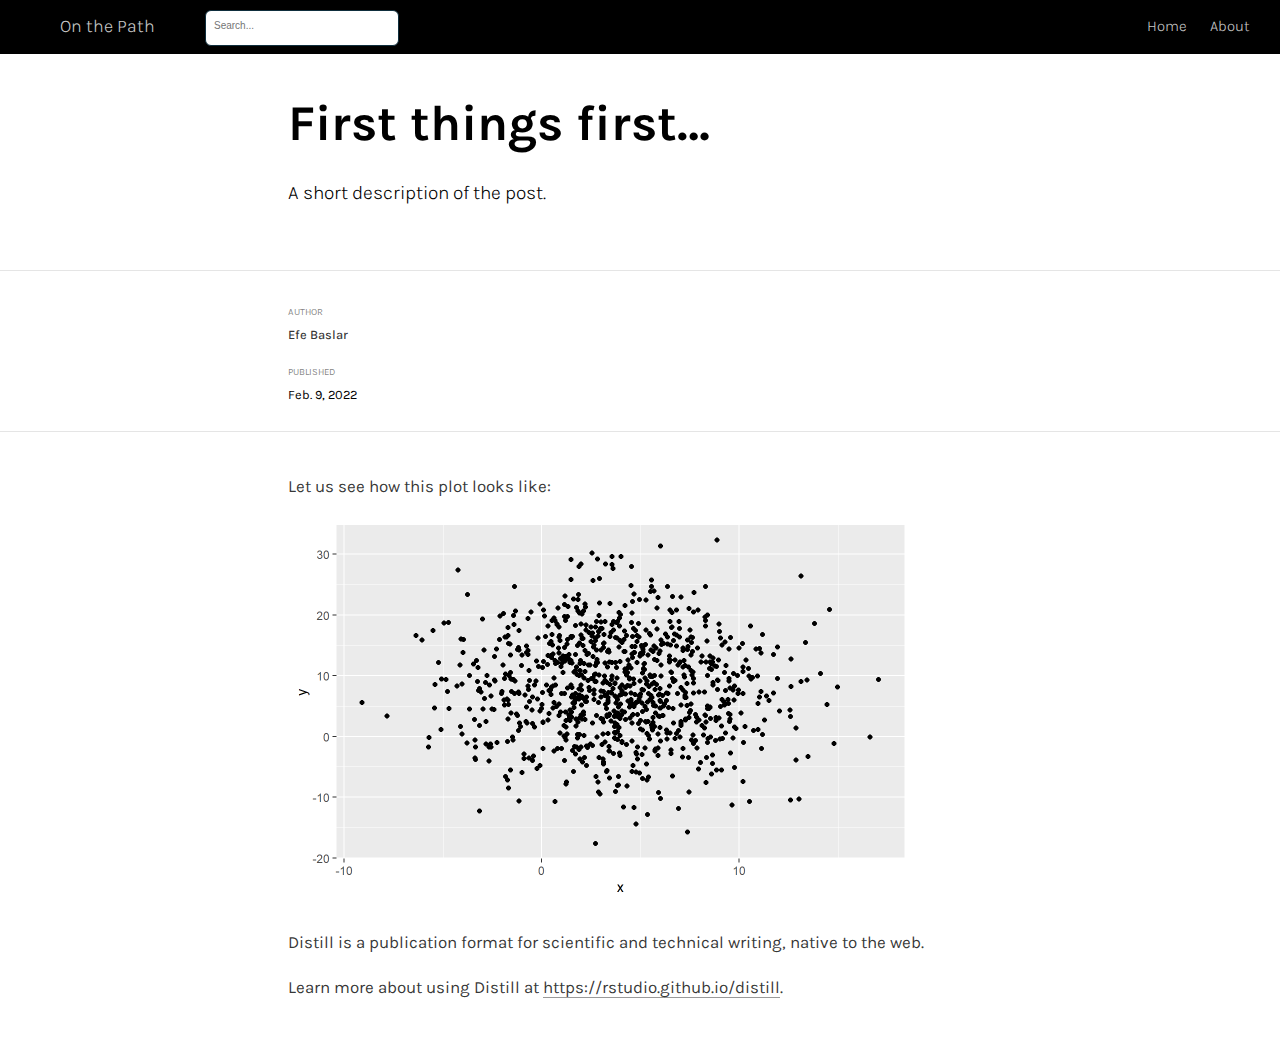
==== commit e40699ee: "style changes" ====
--- a/docs/posts/2022-02-10-first-things-first/index.html
+++ b/docs/posts/2022-02-10-first-things-first/index.html
@@ -2055,6 +2055,34 @@
   <script src="../../site_libs/webcomponents-2.0.0/webcomponents.js"></script>
   <script src="../../site_libs/distill-2.2.21/template.v2.js"></script>
   <!--radix_placeholder_site_in_header-->
+<style type="text/css">
+@import url('https://fonts.googleapis.com/css2?family=Karla&display=swap');
+
+h1, h2, h3, h4, h5, h6 {
+  font-family: Karla;
+}
+
+body {
+  font-family: Karla;
+  }
+  
+.distill-site-header{ 
+  background-color: black;
+  font-family: Karla;
+}
+
+.distill-site-nav {
+    
+    background-color: black;
+    
+    
+}
+
+.posts-list .description h2, .posts-list .description p {
+    font-family: Karla;
+}
+
+</style>
 <!--/radix_placeholder_site_in_header-->
 
 
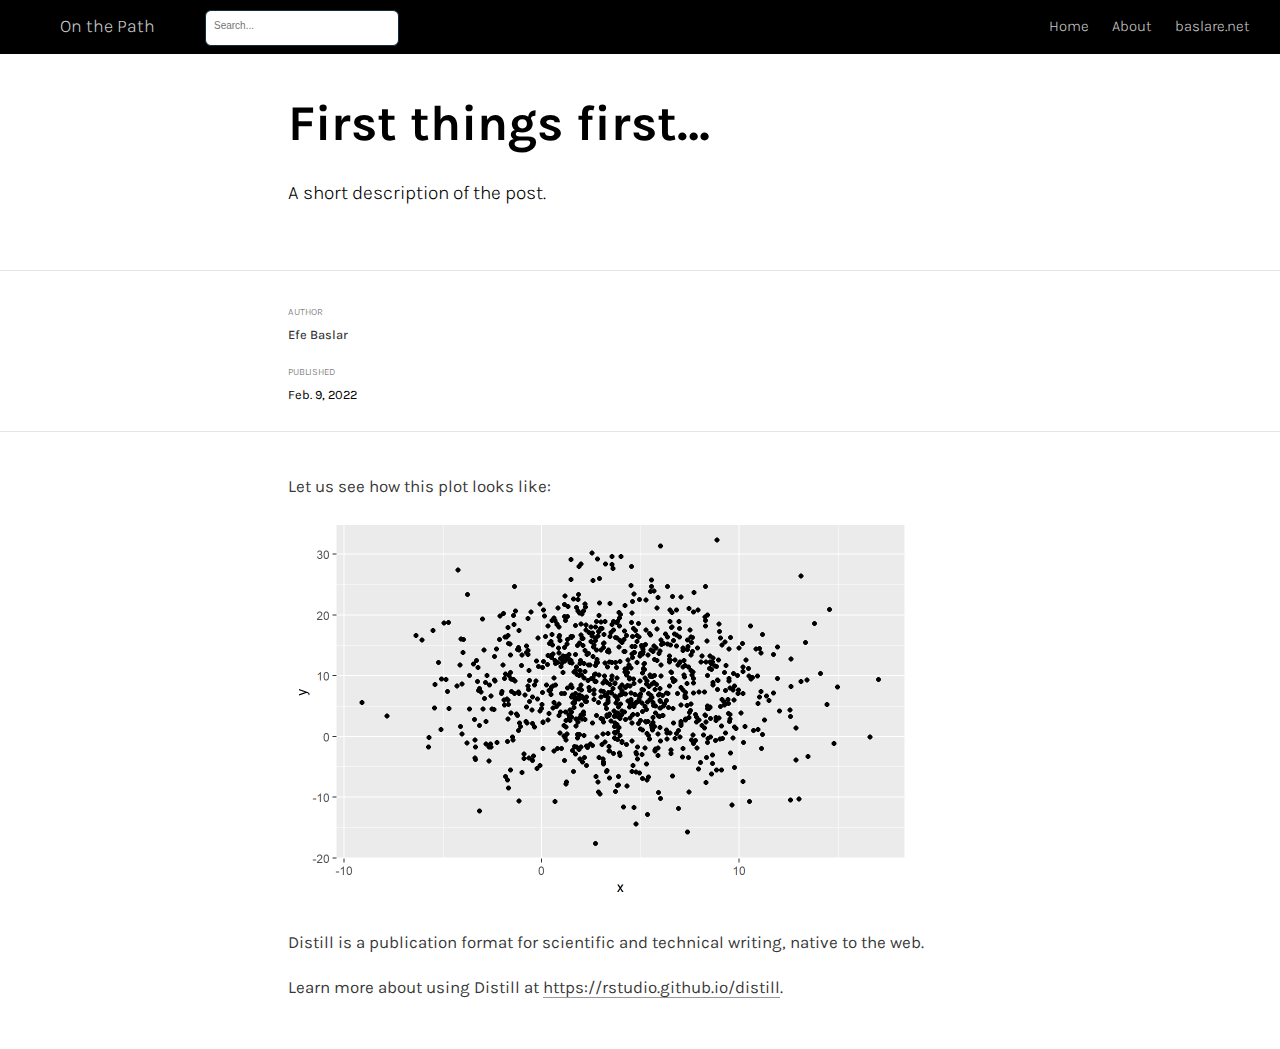
==== commit fb9ff5d7: "link added to the navbar" ====
--- a/docs/posts/2022-02-10-first-things-first/index.html
+++ b/docs/posts/2022-02-10-first-things-first/index.html
@@ -2107,6 +2107,7 @@
 <div class="nav-right">
 <a href="../../index.html">Home</a>
 <a href="../../about.html">About</a>
+<a href="https://baslare.net">baslare.net</a>
 <a href="javascript:void(0);" class="nav-toggle">&#9776;</a>
 </div>
 </nav>
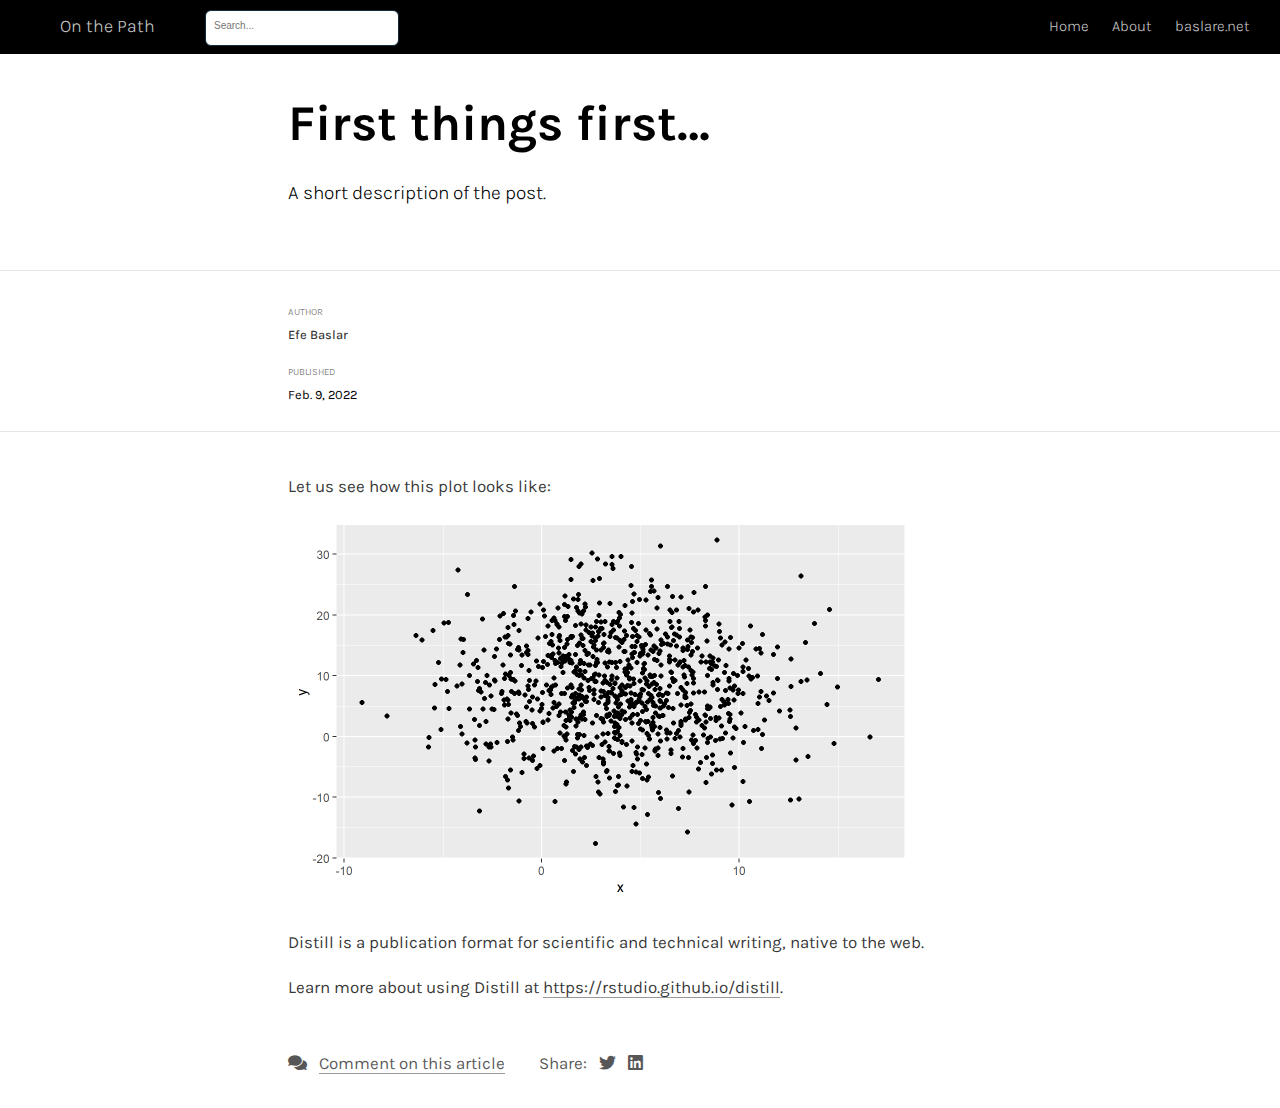
==== commit 9bde0f55: "my first proper blog post is going to be online soon!" ====
--- a/docs/posts/2022-02-10-first-things-first/index.html
+++ b/docs/posts/2022-02-10-first-things-first/index.html
@@ -91,6 +91,7 @@
 
 <meta property="description" itemprop="description" content="A short description of the post."/>
 
+<link rel="canonical" href="https://blog.baslare.net/posts/2022-02-10-first-things-first/"/>
 
 <!--  https://schema.org/Article -->
 <meta property="article:published" itemprop="datePublished" content="2022-02-10"/>
@@ -101,19 +102,29 @@
 <meta property="og:title" content="On the Path: First things first..."/>
 <meta property="og:type" content="article"/>
 <meta property="og:description" content="A short description of the post."/>
+<meta property="og:url" content="https://blog.baslare.net/posts/2022-02-10-first-things-first/"/>
+<meta property="og:image" content="https://blog.baslare.net/posts/2022-02-10-first-things-first/first-things-first_files/figure-html5/unnamed-chunk-1-1.png"/>
+<meta property="og:image:width" content="1248"/>
+<meta property="og:image:height" content="768"/>
 <meta property="og:locale" content="en_US"/>
 <meta property="og:site_name" content="On the Path"/>
 
 <!--  https://dev.twitter.com/cards/types/summary -->
-<meta property="twitter:card" content="summary"/>
+<meta property="twitter:card" content="summary_large_image"/>
 <meta property="twitter:title" content="On the Path: First things first..."/>
 <meta property="twitter:description" content="A short description of the post."/>
+<meta property="twitter:url" content="https://blog.baslare.net/posts/2022-02-10-first-things-first/"/>
+<meta property="twitter:image" content="https://blog.baslare.net/posts/2022-02-10-first-things-first/first-things-first_files/figure-html5/unnamed-chunk-1-1.png"/>
+<meta property="twitter:image:width" content="1248"/>
+<meta property="twitter:image:height" content="768"/>
+<meta property="twitter:site" content="@baslare"/>
+<meta property="twitter:creator" content="@baslare"/>
 
 <!--/radix_placeholder_meta_tags-->
   <!--radix_placeholder_rmarkdown_metadata-->
 
 <script type="text/json" id="radix-rmarkdown-metadata">
-{"type":"list","attributes":{"names":{"type":"character","attributes":{},"value":["title","description","author","date","output"]}},"value":[{"type":"character","attributes":{},"value":["First things first..."]},{"type":"character","attributes":{},"value":["A short description of the post."]},{"type":"list","attributes":{},"value":[{"type":"list","attributes":{"names":{"type":"character","attributes":{},"value":["name","url"]}},"value":[{"type":"character","attributes":{},"value":["Efe Baslar"]},{"type":"character","attributes":{},"value":["https://baslare.net"]}]}]},{"type":"character","attributes":{},"value":["2022-02-10"]},{"type":"list","attributes":{"names":{"type":"character","attributes":{},"value":["distill::distill_article"]}},"value":[{"type":"list","attributes":{"names":{"type":"character","attributes":{},"value":["self_contained"]}},"value":[{"type":"logical","attributes":{},"value":[false]}]}]}]}
+{"type":"list","attributes":{"names":{"type":"character","attributes":{},"value":["title","description","author","date","output","canonical_url"]}},"value":[{"type":"character","attributes":{},"value":["First things first..."]},{"type":"character","attributes":{},"value":["A short description of the post."]},{"type":"list","attributes":{},"value":[{"type":"list","attributes":{"names":{"type":"character","attributes":{},"value":["name","url"]}},"value":[{"type":"character","attributes":{},"value":["Efe Baslar"]},{"type":"character","attributes":{},"value":["https://baslare.net"]}]}]},{"type":"character","attributes":{},"value":["2022-02-10"]},{"type":"list","attributes":{"names":{"type":"character","attributes":{},"value":["distill::distill_article"]}},"value":[{"type":"list","attributes":{"names":{"type":"character","attributes":{},"value":["self_contained"]}},"value":[{"type":"logical","attributes":{},"value":[false]}]}]},{"type":"character","attributes":{},"value":["https://blog.baslare.net/posts/2022-02-10-first-things-first/"]}]}
 </script>
 <!--/radix_placeholder_rmarkdown_metadata-->
   
@@ -2138,6 +2149,38 @@
 <p>Learn more about using Distill at <a href="https://rstudio.github.io/distill" class="uri">https://rstudio.github.io/distill</a>.</p>
 <div class="sourceCode" id="cb1"><pre class="sourceCode r distill-force-highlighting-css"><code class="sourceCode r"></code></pre></div>
 <!--radix_placeholder_article_footer-->
+<div class="article-footer">
+  <p class="social_footer">
+    <span class="disqus-comments">
+      <i class="fas fa-comments"></i>
+      &nbsp;
+      <span class="disqus-comment-count" data-disqus-identifier="posts/2022-02-10-first-things-first/">Comment on this article</span>
+    </span>
+    <span class="article-sharing">
+      Share: &nbsp;
+      <a href="https://twitter.com/share?text=First%20things%20first...&amp;url=https%3A%2F%2Fblog.baslare.net%2Fposts%2F2022-02-10-first-things-first%2F">
+        <i class="fab fa-twitter"></i>
+      </a>
+      <a href="https://www.linkedin.com/shareArticle?mini=true&amp;url=https%3A%2F%2Fblog.baslare.net%2Fposts%2F2022-02-10-first-things-first%2F&amp;title=First%20things%20first...">
+        <i class="fab fa-linkedin"></i>
+      </a>
+    </span>
+  </p>
+  <script id="dsq-count-scr" src="https://baslare.disqus.com/count.js" async></script>
+  <div id="disqus_thread" class="hidden"></div>
+  <script type="text/javascript" cookie-consent="functionality">
+var disqus_config = function () {
+  this.page.url = 'https://blog.baslare.net/posts/2022-02-10-first-things-first/';
+  this.page.identifier = 'posts/2022-02-10-first-things-first/';
+};
+(function() {
+  var d = document, s = d.createElement('script');
+  s.src = 'https://baslare.disqus.com/embed.js';
+  s.setAttribute('data-timestamp', +new Date());
+  (d.head || d.body).appendChild(s);
+})();
+</script>
+</div>
 <!--/radix_placeholder_article_footer-->
 </div>
 
